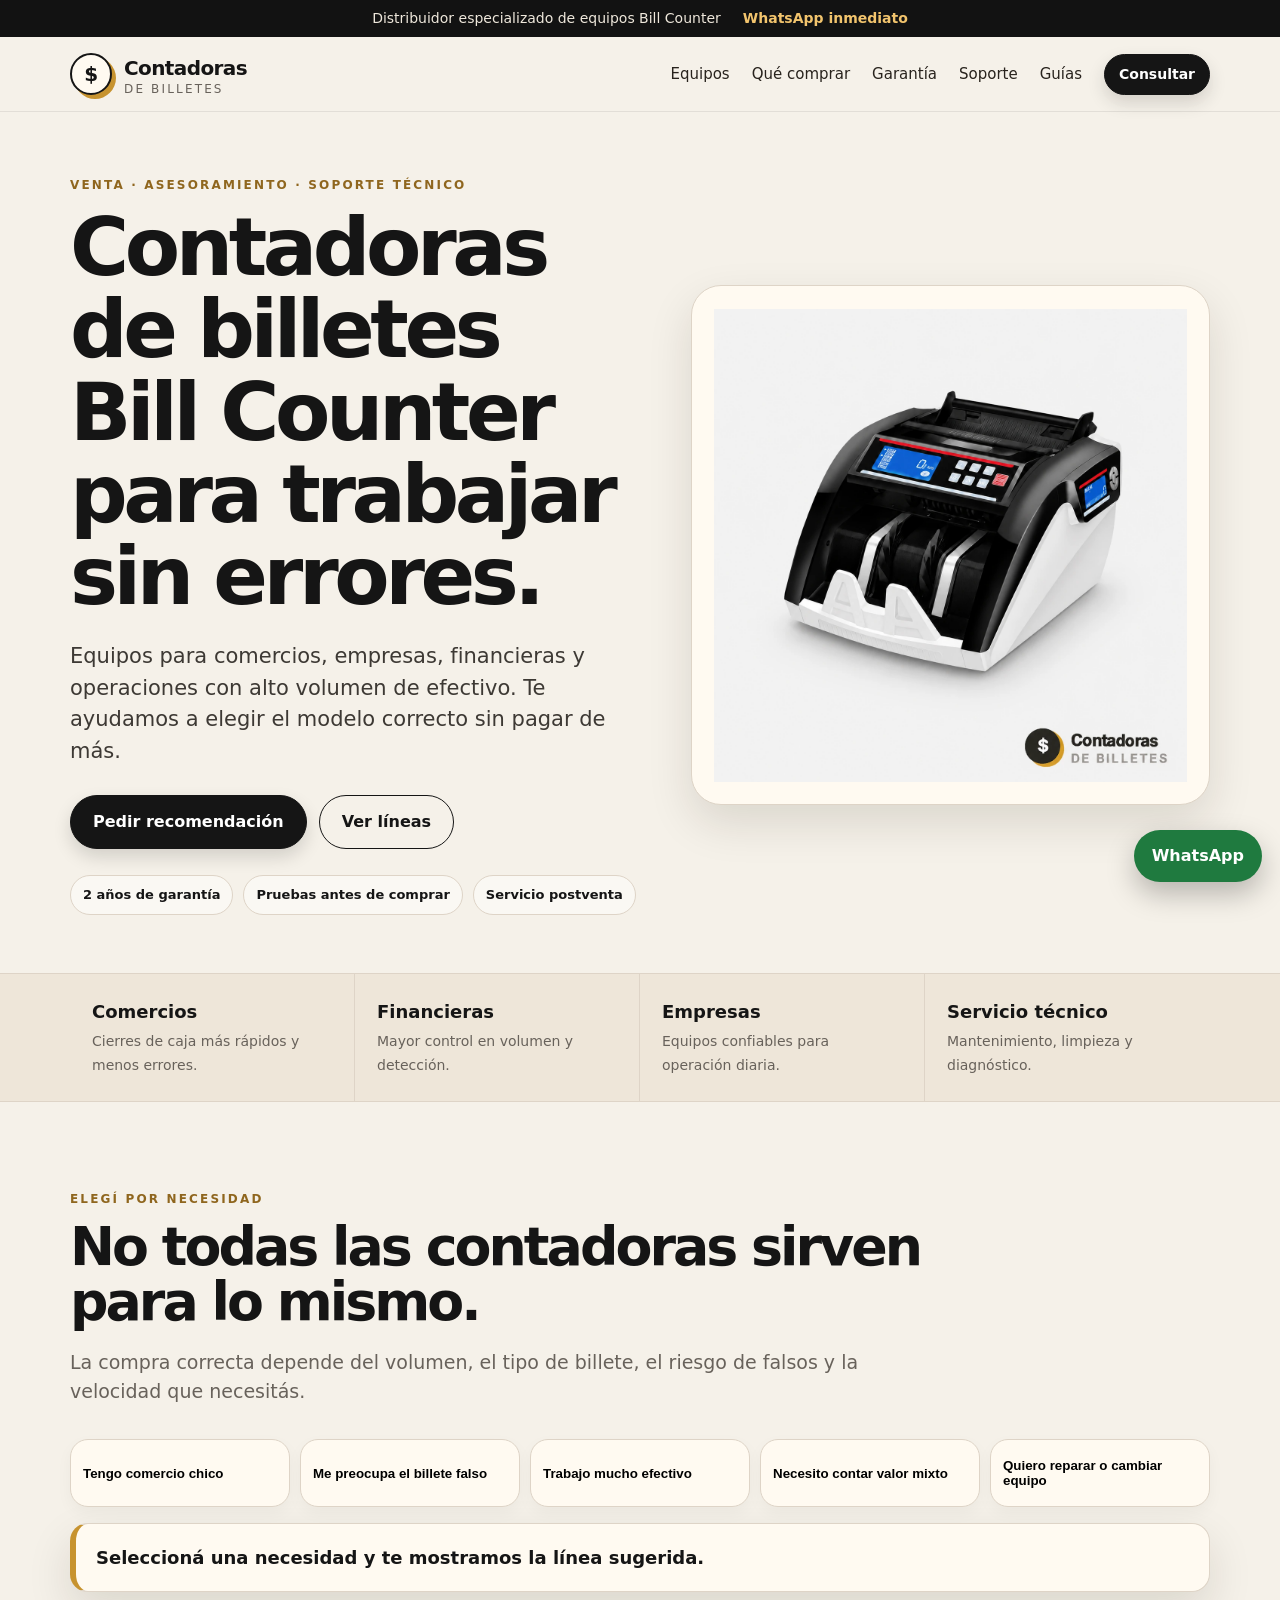
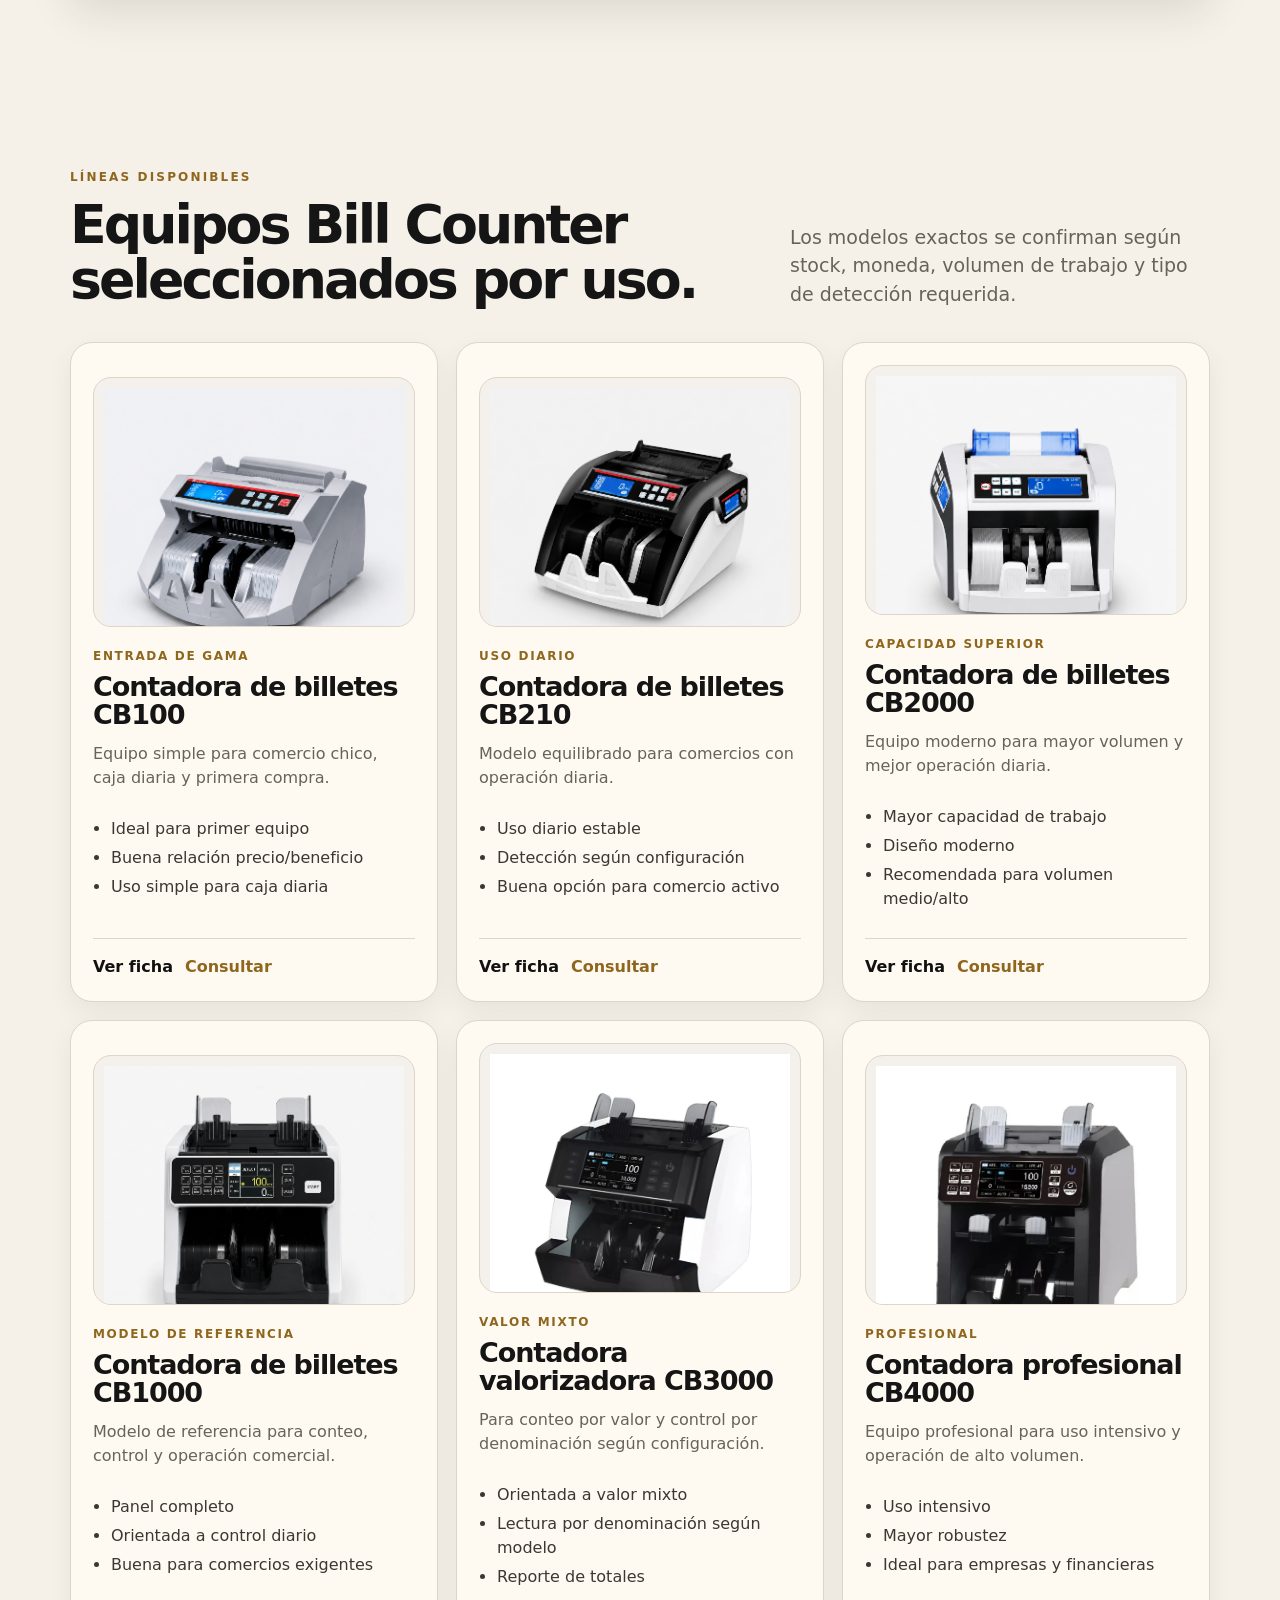
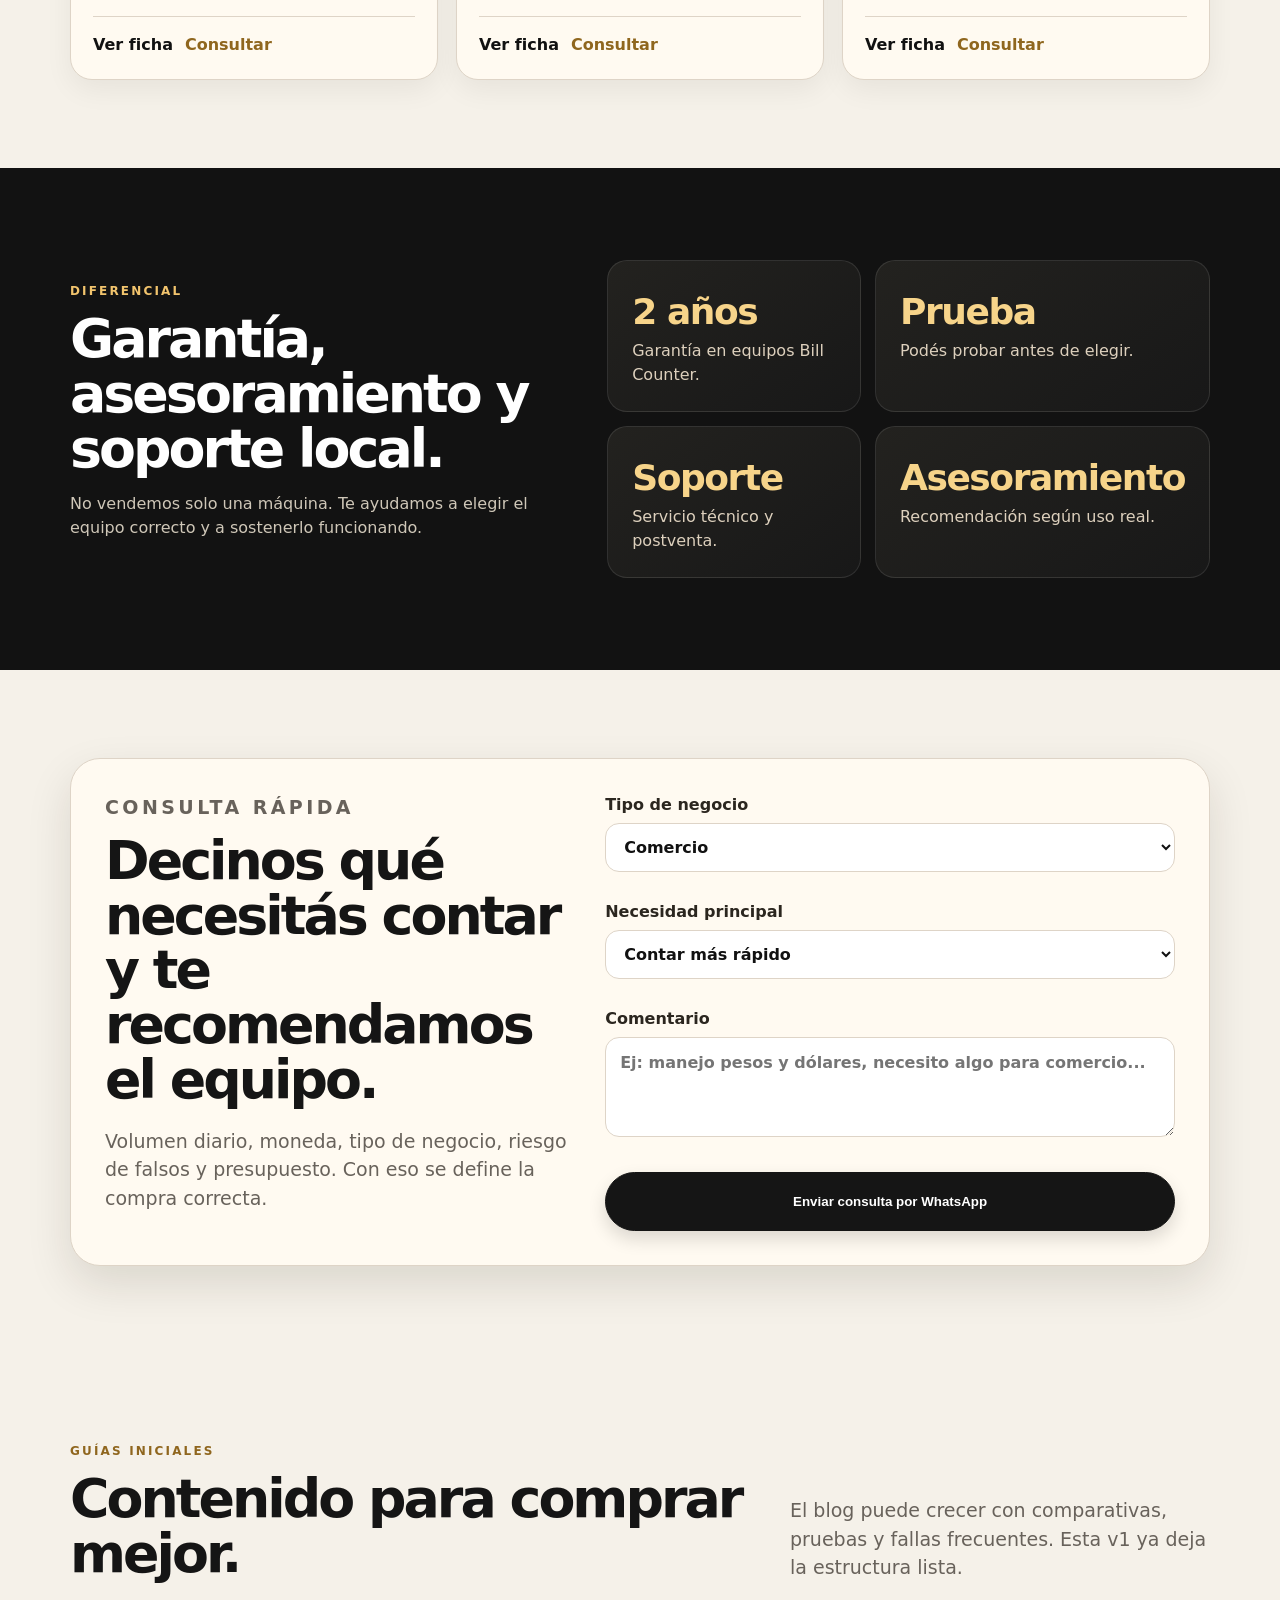
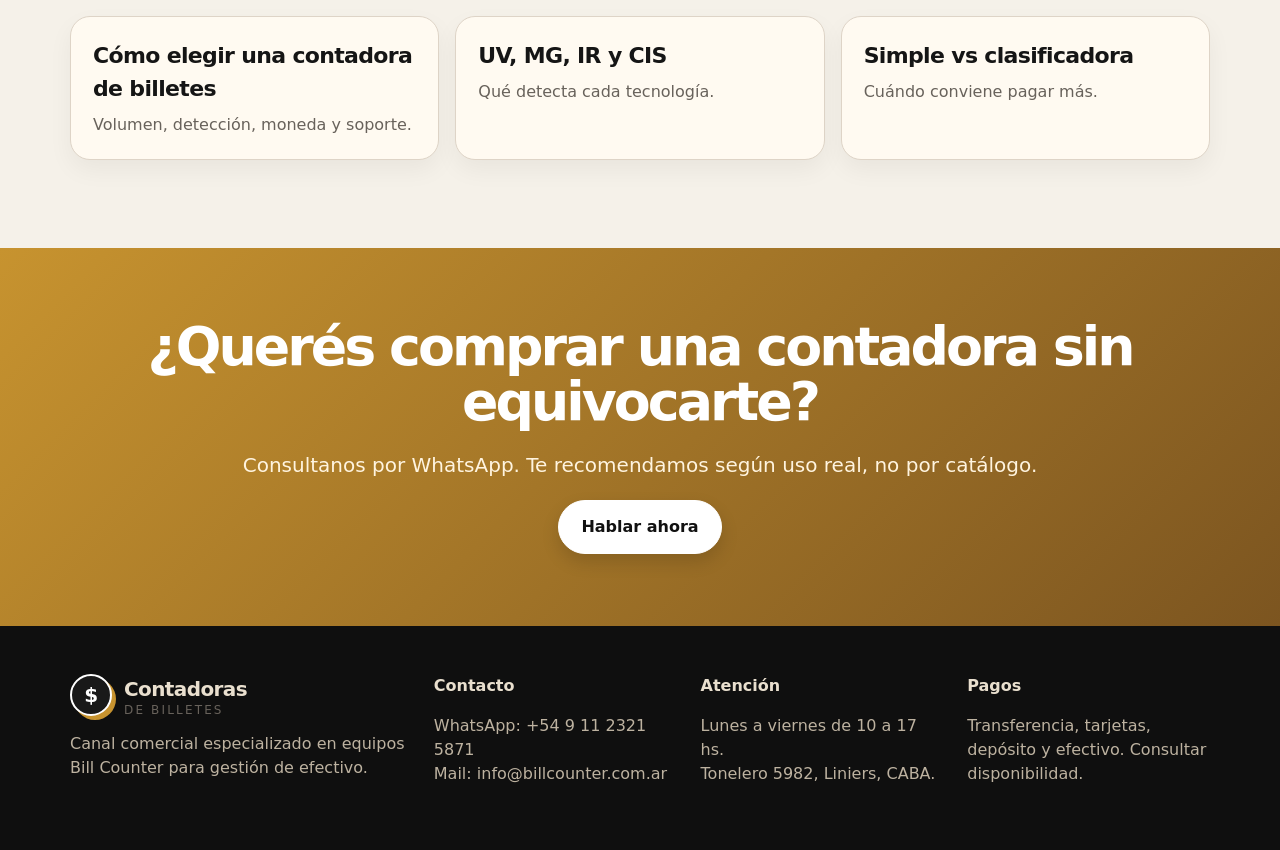
==== index.html @ 3d06d85b "Add files via upload" ====
<!doctype html>
<html lang="es-AR">
<head>
  <meta charset="utf-8">
  <meta name="viewport" content="width=device-width, initial-scale=1">
  <title>Contadoras de Billetes | Distribuidor Bill Counter Argentina</title>
  <meta name="description" content="Contadoras de billetes Bill Counter para comercios, empresas, financieras y alto volumen. Asesoramiento técnico, garantía de 2 años y soporte local.">
  <meta name="keywords" content="contadoras de billetes, contador de billetes, detector de billetes falsos, contadora Bill Counter, maquina contar billetes, clasificadora de billetes">
  <meta name="robots" content="index,follow">
  <link rel="canonical" href="https://www.contadorasdebilletes.com.ar/">
  <meta property="og:title" content="Contadoras de Billetes | Distribuidor Bill Counter">
  <meta property="og:description" content="Equipos para contar, detectar y procesar efectivo. Asesoramiento técnico y soporte local.">
  <meta property="og:type" content="website">
  <meta property="og:url" content="https://www.contadorasdebilletes.com.ar/">
  <link rel="icon" href="assets/favicon.svg" type="image/svg+xml">
  <link rel="stylesheet" href="assets/styles.css">
  <script type="application/ld+json">
  {
    "@context":"https://schema.org",
    "@type":"LocalBusiness",
    "name":"Contadoras de Billetes",
    "description":"Distribuidor especializado de equipos Bill Counter para conteo, detección y gestión de efectivo.",
    "url":"https://www.contadorasdebilletes.com.ar/",
    "telephone":"+5491123215871",
    "address":{"@type":"PostalAddress","streetAddress":"Tonelero 5982","addressLocality":"Liniers","addressRegion":"CABA","postalCode":"1408","addressCountry":"AR"},
    "areaServed":"Argentina",
    "brand":{"@type":"Brand","name":"Bill Counter"}
  }
  </script>
</head>
<body>
  <header class="site-header" id="top">
    <div class="top-strip">
      <span>Distribuidor especializado de equipos Bill Counter</span>
      <a href="https://wa.me/5491123215871?text=Hola%2C%20quiero%20consultar%20por%20una%20contadora%20de%20billetes" target="_blank" rel="noopener">WhatsApp inmediato</a>
    </div>
    <nav class="nav wrap" aria-label="Navegación principal">
      <a class="brand" href="#top" aria-label="Contadoras de Billetes inicio">
        <span class="brand-mark">$</span>
        <span><strong>Contadoras</strong><small>de Billetes</small></span>
      </a>
      <button class="menu-btn" aria-label="Abrir menú" aria-expanded="false">☰</button>
      <div class="nav-links">
        <a href="#equipos">Equipos</a>
        <a href="#selector">Qué comprar</a>
        <a href="#garantia">Garantía</a>
        <a href="#soporte">Soporte</a>
        <a href="#blog">Guías</a>
        <a class="btn small" href="https://wa.me/5491123215871?text=Hola%2C%20quiero%20asesoramiento%20para%20elegir%20una%20contadora" target="_blank" rel="noopener">Consultar</a>
      </div>
    </nav>
  </header>

  <main>
    <section class="hero wrap">
      <div class="hero-copy">
        <p class="eyebrow">Venta · asesoramiento · soporte técnico</p>
        <h1>Contadoras de billetes Bill Counter para trabajar sin errores.</h1>
        <p class="lead">Equipos para comercios, empresas, financieras y operaciones con alto volumen de efectivo. Te ayudamos a elegir el modelo correcto sin pagar de más.</p>
        <div class="hero-actions">
          <a class="btn" href="https://wa.me/5491123215871?text=Hola%2C%20quiero%20comprar%20una%20contadora%20de%20billetes" target="_blank" rel="noopener">Pedir recomendación</a>
          <a class="btn secondary" href="#equipos">Ver líneas</a>
        </div>
        <div class="proof-row" aria-label="Beneficios principales">
          <span>2 años de garantía</span>
          <span>Pruebas antes de comprar</span>
          <span>Servicio postventa</span>
        </div>
      </div>
      <a class="hero-product" href="productos/cb210.html" aria-label="Ver contadora Bill Counter CB210">
        <img src="assets/img/productos/cb210/cb210-main.webp" alt="Contadora de billetes Bill Counter CB210">
      </a>
    </section>

    <section class="bands">
      <div class="wrap band-grid">
        <article>
          <strong>Comercios</strong>
          <span>Cierres de caja más rápidos y menos errores.</span>
        </article>
        <article>
          <strong>Financieras</strong>
          <span>Mayor control en volumen y detección.</span>
        </article>
        <article>
          <strong>Empresas</strong>
          <span>Equipos confiables para operación diaria.</span>
        </article>
        <article>
          <strong>Servicio técnico</strong>
          <span>Mantenimiento, limpieza y diagnóstico.</span>
        </article>
      </div>
    </section>

    <section class="section wrap" id="selector">
      <div class="section-head">
        <p class="eyebrow">Elegí por necesidad</p>
        <h2>No todas las contadoras sirven para lo mismo.</h2>
        <p>La compra correcta depende del volumen, el tipo de billete, el riesgo de falsos y la velocidad que necesitás.</p>
      </div>
      <div class="selector-grid">
        <button data-filter="comercio">Tengo comercio chico</button>
        <button data-filter="falsos">Me preocupa el billete falso</button>
        <button data-filter="volumen">Trabajo mucho efectivo</button>
        <button data-filter="mixto">Necesito contar valor mixto</button>
        <button data-filter="soporte">Quiero reparar o cambiar equipo</button>
      </div>
      <div class="recommendation" id="recommendation">Seleccioná una necesidad y te mostramos la línea sugerida.</div>
    </section>

    <section class="section wrap" id="equipos">
      <div class="section-head split">
        <div>
          <p class="eyebrow">Líneas disponibles</p>
          <h2>Equipos Bill Counter seleccionados por uso.</h2>
        </div>
        <p>Los modelos exactos se confirman según stock, moneda, volumen de trabajo y tipo de detección requerida.</p>
      </div>
      <div class="product-grid">
        <article class="product-card" data-tags="comercio falsos">
          <a class="product-visual image" href="productos/cb100.html" aria-label="Ver ficha de Contadora de billetes CB100">
            <img src="assets/img/productos/cb100/cb100-main.webp" alt="Contadora de billetes CB100" loading="lazy">
          </a>
          <p class="kicker">Entrada de gama</p>
          <h3>Contadora de billetes CB100</h3>
          <p>Equipo simple para comercio chico, caja diaria y primera compra.</p>
          <ul>
            <li>Ideal para primer equipo</li>
            <li>Buena relación precio/beneficio</li>
            <li>Uso simple para caja diaria</li>
          </ul>
          <div class="card-actions">
            <a href="productos/cb100.html">Ver ficha</a>
            <a href="https://wa.me/5491123215871?text=Hola%2C%20quiero%20consultar%20por%20la%20contadora%20Bill%20Counter%20CB100" target="_blank" rel="noopener">Consultar</a>
          </div>
        </article>
        <article class="product-card" data-tags="comercio falsos volumen">
          <a class="product-visual image" href="productos/cb210.html" aria-label="Ver ficha de Contadora de billetes CB210">
            <img src="assets/img/productos/cb210/cb210-main.webp" alt="Contadora de billetes CB210" loading="lazy">
          </a>
          <p class="kicker">Uso diario</p>
          <h3>Contadora de billetes CB210</h3>
          <p>Modelo equilibrado para comercios con operación diaria.</p>
          <ul>
            <li>Uso diario estable</li>
            <li>Detección según configuración</li>
            <li>Buena opción para comercio activo</li>
          </ul>
          <div class="card-actions">
            <a href="productos/cb210.html">Ver ficha</a>
            <a href="https://wa.me/5491123215871?text=Hola%2C%20quiero%20consultar%20por%20la%20contadora%20Bill%20Counter%20CB210" target="_blank" rel="noopener">Consultar</a>
          </div>
        </article>
        <article class="product-card" data-tags="volumen falsos comercio">
          <a class="product-visual image" href="productos/cb2000.html" aria-label="Ver ficha de Contadora de billetes CB2000">
            <img src="assets/img/productos/cb2000/cb2000-main.webp" alt="Contadora de billetes CB2000" loading="lazy">
          </a>
          <p class="kicker">Capacidad superior</p>
          <h3>Contadora de billetes CB2000</h3>
          <p>Equipo moderno para mayor volumen y mejor operación diaria.</p>
          <ul>
            <li>Mayor capacidad de trabajo</li>
            <li>Diseño moderno</li>
            <li>Recomendada para volumen medio/alto</li>
          </ul>
          <div class="card-actions">
            <a href="productos/cb2000.html">Ver ficha</a>
            <a href="https://wa.me/5491123215871?text=Hola%2C%20quiero%20consultar%20por%20la%20contadora%20Bill%20Counter%20CB2000" target="_blank" rel="noopener">Consultar</a>
          </div>
        </article>
        <article class="product-card" data-tags="falsos comercio volumen">
          <a class="product-visual image" href="productos/cb1000.html" aria-label="Ver ficha de Contadora de billetes CB1000">
            <img src="assets/img/productos/cb1000/cb1000-main.webp" alt="Contadora de billetes CB1000" loading="lazy">
          </a>
          <p class="kicker">Modelo de referencia</p>
          <h3>Contadora de billetes CB1000</h3>
          <p>Modelo de referencia para conteo, control y operación comercial.</p>
          <ul>
            <li>Panel completo</li>
            <li>Orientada a control diario</li>
            <li>Buena para comercios exigentes</li>
          </ul>
          <div class="card-actions">
            <a href="productos/cb1000.html">Ver ficha</a>
            <a href="https://wa.me/5491123215871?text=Hola%2C%20quiero%20consultar%20por%20la%20contadora%20Bill%20Counter%20CB1000" target="_blank" rel="noopener">Consultar</a>
          </div>
        </article>
        <article class="product-card" data-tags="mixto volumen falsos">
          <a class="product-visual image" href="productos/cb3000.html" aria-label="Ver ficha de Contadora valorizadora CB3000">
            <img src="assets/img/productos/cb3000/cb3000-main.webp" alt="Contadora valorizadora CB3000" loading="lazy">
          </a>
          <p class="kicker">Valor mixto</p>
          <h3>Contadora valorizadora CB3000</h3>
          <p>Para conteo por valor y control por denominación según configuración.</p>
          <ul>
            <li>Orientada a valor mixto</li>
            <li>Lectura por denominación según modelo</li>
            <li>Reporte de totales</li>
          </ul>
          <div class="card-actions">
            <a href="productos/cb3000.html">Ver ficha</a>
            <a href="https://wa.me/5491123215871?text=Hola%2C%20quiero%20consultar%20por%20la%20contadora%20Bill%20Counter%20CB3000" target="_blank" rel="noopener">Consultar</a>
          </div>
        </article>
        <article class="product-card" data-tags="volumen mixto falsos">
          <a class="product-visual image" href="productos/cb4000.html" aria-label="Ver ficha de Contadora profesional CB4000">
            <img src="assets/img/productos/cb4000/cb4000-main.webp" alt="Contadora profesional CB4000" loading="lazy">
          </a>
          <p class="kicker">Profesional</p>
          <h3>Contadora profesional CB4000</h3>
          <p>Equipo profesional para uso intensivo y operación de alto volumen.</p>
          <ul>
            <li>Uso intensivo</li>
            <li>Mayor robustez</li>
            <li>Ideal para empresas y financieras</li>
          </ul>
          <div class="card-actions">
            <a href="productos/cb4000.html">Ver ficha</a>
            <a href="https://wa.me/5491123215871?text=Hola%2C%20quiero%20consultar%20por%20la%20contadora%20Bill%20Counter%20CB4000" target="_blank" rel="noopener">Consultar</a>
          </div>
        </article>
      </div>
    </section>

    <section class="section dark" id="garantia">
      <div class="wrap dark-grid">
        <div>
          <p class="eyebrow">Diferencial</p>
          <h2>Garantía, asesoramiento y soporte local.</h2>
          <p>No vendemos solo una máquina. Te ayudamos a elegir el equipo correcto y a sostenerlo funcionando.</p>
        </div>
        <div class="features">
          <article><strong>2 años</strong><span>Garantía en equipos Bill Counter.</span></article>
          <article><strong>Prueba</strong><span>Podés probar antes de elegir.</span></article>
          <article><strong>Soporte</strong><span>Servicio técnico y postventa.</span></article>
          <article><strong>Asesoramiento</strong><span>Recomendación según uso real.</span></article>
        </div>
      </div>
    </section>

    <section class="section wrap" id="soporte">
      <div class="support-box">
        <div>
          <p class="eyebrow">Consulta rápida</p>
          <h2>Decinos qué necesitás contar y te recomendamos el equipo.</h2>
          <p>Volumen diario, moneda, tipo de negocio, riesgo de falsos y presupuesto. Con eso se define la compra correcta.</p>
        </div>
        <form class="lead-form" action="https://wa.me/5491123215871" method="get" target="_blank">
          <label>Tipo de negocio
            <select id="biz">
              <option>Comercio</option>
              <option>Financiera</option>
              <option>Empresa</option>
              <option>Estación de servicio</option>
              <option>Otro</option>
            </select>
          </label>
          <label>Necesidad principal
            <select id="need">
              <option>Contar más rápido</option>
              <option>Detectar falsos</option>
              <option>Contar valor mixto</option>
              <option>Alto volumen</option>
              <option>Servicio técnico</option>
            </select>
          </label>
          <label>Comentario
            <textarea id="comment" rows="3" placeholder="Ej: manejo pesos y dólares, necesito algo para comercio..."></textarea>
          </label>
          <input type="hidden" name="text" id="waText" value="Hola, quiero asesoramiento para elegir una contadora de billetes.">
          <button class="btn" type="submit">Enviar consulta por WhatsApp</button>
        </form>
      </div>
    </section>

    <section class="section wrap" id="blog">
      <div class="section-head split">
        <div>
          <p class="eyebrow">Guías iniciales</p>
          <h2>Contenido para comprar mejor.</h2>
        </div>
        <p>El blog puede crecer con comparativas, pruebas y fallas frecuentes. Esta v1 ya deja la estructura lista.</p>
      </div>
      <div class="blog-grid">
        <a href="blog/como-elegir-contadora.html"><strong>Cómo elegir una contadora de billetes</strong><span>Volumen, detección, moneda y soporte.</span></a>
        <a href="blog/uv-mg-ir-cis.html"><strong>UV, MG, IR y CIS</strong><span>Qué detecta cada tecnología.</span></a>
        <a href="blog/simple-vs-clasificadora.html"><strong>Simple vs clasificadora</strong><span>Cuándo conviene pagar más.</span></a>
      </div>
    </section>

    <section class="cta-section">
      <div class="wrap cta-inner">
        <h2>¿Querés comprar una contadora sin equivocarte?</h2>
        <p>Consultanos por WhatsApp. Te recomendamos según uso real, no por catálogo.</p>
        <a class="btn light" href="https://wa.me/5491123215871?text=Hola%2C%20quiero%20que%20me%20recomienden%20una%20contadora%20de%20billetes" target="_blank" rel="noopener">Hablar ahora</a>
      </div>
    </section>
  </main>

  <footer class="footer">
    <div class="wrap footer-grid">
      <div>
        <a class="brand footer-brand" href="#top"><span class="brand-mark">$</span><span><strong>Contadoras</strong><small>de Billetes</small></span></a>
        <p>Canal comercial especializado en equipos Bill Counter para gestión de efectivo.</p>
      </div>
      <div>
        <strong>Contacto</strong>
        <p>WhatsApp: +54 9 11 2321 5871<br>Mail: info@billcounter.com.ar</p>
      </div>
      <div>
        <strong>Atención</strong>
        <p>Lunes a viernes de 10 a 17 hs.<br>Tonelero 5982, Liniers, CABA.</p>
      </div>
      <div>
        <strong>Pagos</strong>
        <p>Transferencia, tarjetas, depósito y efectivo. Consultar disponibilidad.</p>
      </div>
    </div>
  </footer>

  <a class="floating-wa" href="https://wa.me/5491123215871?text=Hola%2C%20quiero%20consultar%20por%20una%20contadora%20de%20billetes" target="_blank" rel="noopener" aria-label="Consultar por WhatsApp">WhatsApp</a>
  <script src="assets/script.js"></script>
</body>
</html>
---- assets/styles.css ----
:root{
  --bg:#f5f1e9;
  --paper:#fffaf1;
  --ink:#151515;
  --muted:#68625b;
  --line:#ded4c7;
  --dark:#121212;
  --dark2:#1d1c19;
  --accent:#c7932f;
  --accent2:#8f661e;
  --ok:#233c2f;
  --radius:22px;
  --shadow:0 18px 45px rgba(32,24,12,.12);
}
*{box-sizing:border-box}
html{scroll-behavior:smooth}
body{margin:0;background:var(--bg);color:var(--ink);font-family:Inter,system-ui,-apple-system,Segoe UI,Roboto,Arial,sans-serif;line-height:1.5}
a{color:inherit;text-decoration:none}
img{max-width:100%;display:block}
.wrap{width:min(1140px,92vw);margin:auto}
.top-strip{background:var(--dark);color:#eee7db;display:flex;justify-content:center;gap:22px;align-items:center;font-size:14px;padding:8px 16px;text-align:center}
.top-strip a{color:#f2c46d;font-weight:800}
.site-header{position:sticky;top:0;z-index:20;background:rgba(245,241,233,.9);backdrop-filter:blur(16px);border-bottom:1px solid rgba(0,0,0,.08)}
.nav{display:flex;align-items:center;justify-content:space-between;padding:16px 0}
.brand{display:flex;gap:12px;align-items:center;font-size:20px;letter-spacing:-.03em}
.brand small{display:block;font-size:12px;text-transform:uppercase;letter-spacing:.18em;color:var(--muted);line-height:1}
.brand-mark{width:42px;height:42px;border:2px solid var(--ink);display:grid;place-items:center;border-radius:50%;font-weight:900;background:var(--paper);box-shadow:4px 4px 0 var(--accent)}
.nav-links{display:flex;gap:22px;align-items:center;font-size:15px;color:#28231d}
.nav-links a:not(.btn):hover{color:var(--accent2)}
.menu-btn{display:none;background:none;border:0;font-size:28px}
.btn{display:inline-flex;align-items:center;justify-content:center;border-radius:999px;background:var(--ink);color:#fff;padding:14px 22px;font-weight:850;border:1px solid var(--ink);box-shadow:0 8px 18px rgba(0,0,0,.14);cursor:pointer;transition:.2s ease}
.btn:hover{transform:translateY(-1px);box-shadow:0 12px 24px rgba(0,0,0,.18)}
.btn.secondary{background:transparent;color:var(--ink);box-shadow:none}
.btn.small{padding:9px 14px;font-size:14px}
.btn.light{background:#fff;color:#111;border-color:#fff}
.hero{display:grid;grid-template-columns:1.05fr .95fr;gap:48px;align-items:center;min-height:690px;padding:64px 0 58px}
.eyebrow{margin:0 0 12px;text-transform:uppercase;letter-spacing:.18em;color:var(--accent2);font-size:12px;font-weight:900}
h1,h2,h3{line-height:1.02;margin:0;letter-spacing:-.055em}
h1{font-size:clamp(42px,6.3vw,84px);max-width:850px}
h2{font-size:clamp(34px,4.2vw,58px)}
h3{font-size:27px;letter-spacing:-.04em}
.lead{font-size:21px;color:#3d3934;max-width:680px;margin:24px 0 28px}
.hero-actions{display:flex;gap:12px;flex-wrap:wrap;margin:26px 0}
.proof-row{display:flex;gap:10px;flex-wrap:wrap;margin-top:22px}
.proof-row span{border:1px solid var(--line);background:rgba(255,255,255,.45);padding:9px 12px;border-radius:999px;font-weight:800;font-size:13px}
.machine-card{min-height:500px;background:linear-gradient(145deg,#1d1b18,#111);border-radius:34px;padding:36px;box-shadow:var(--shadow);position:relative;overflow:hidden;color:#eee7db;border:1px solid rgba(255,255,255,.08)}
.machine-card:before{content:"";position:absolute;inset:-30%;background:radial-gradient(circle at 55% 18%,rgba(255,255,255,.22),transparent 28%),radial-gradient(circle at 0 80%,rgba(199,147,47,.35),transparent 26%);pointer-events:none}
.machine-top{height:150px;border-radius:22px;background:linear-gradient(180deg,#3a3934,#161616);border:1px solid rgba(255,255,255,.18);position:relative;z-index:1;box-shadow:inset 0 -18px 24px rgba(0,0,0,.35)}
.machine-screen{position:relative;z-index:2;margin:-112px 0 56px auto;width:190px;background:#d9ead4;color:#172116;border-radius:12px;padding:18px 14px;font:900 24px/1 ui-monospace,SFMono-Regular,Consolas,monospace;box-shadow:inset 0 0 0 3px rgba(0,0,0,.18)}
.bill-stack{height:150px;margin-top:50px;position:relative;z-index:1}
.bill-stack span{position:absolute;left:12%;right:12%;height:42px;border-radius:6px;background:linear-gradient(90deg,#dfd2b8,#f4ead3,#cfb98b);border:1px solid rgba(0,0,0,.18);box-shadow:0 10px 22px rgba(0,0,0,.22)}
.bill-stack span:nth-child(1){top:0;transform:rotate(-2deg)}
.bill-stack span:nth-child(2){top:32px;transform:rotate(1deg)}
.bill-stack span:nth-child(3){top:64px;transform:rotate(-1deg)}
.bill-stack span:nth-child(4){top:96px;transform:rotate(1.6deg)}
.machine-slot{height:34px;background:#050505;border-radius:18px;position:relative;z-index:1;margin-top:10px;border:1px solid rgba(255,255,255,.12)}
.machine-card p{position:relative;z-index:1;font-weight:800;color:#d6c7ad;margin:26px 0 0}
.bands{border-top:1px solid var(--line);border-bottom:1px solid var(--line);background:#eee6d9}
.band-grid{display:grid;grid-template-columns:repeat(4,1fr)}
.band-grid article{padding:24px 22px;border-right:1px solid var(--line)}
.band-grid article:last-child{border-right:0}
.band-grid strong{display:block;font-size:18px;margin-bottom:4px}
.band-grid span{color:var(--muted);font-size:14px}
.section{padding:88px 0}
.section-head{max-width:850px;margin-bottom:34px}
.section-head p:not(.eyebrow){font-size:19px;color:var(--muted)}
.section-head.split{display:flex;justify-content:space-between;gap:28px;max-width:none;align-items:end}
.section-head.split>p{max-width:420px;margin:0}
.selector-grid{display:grid;grid-template-columns:repeat(5,1fr);gap:10px;margin-bottom:16px}
.selector-grid button{border:1px solid var(--line);background:var(--paper);padding:18px 12px;border-radius:18px;font-weight:900;text-align:left;cursor:pointer;box-shadow:0 6px 16px rgba(0,0,0,.04)}
.selector-grid button:hover,.selector-grid button.active{background:#151515;color:#fff;border-color:#151515}
.recommendation{background:#fffaf1;border:1px solid var(--line);border-left:6px solid var(--accent);border-radius:18px;padding:20px;font-size:18px;font-weight:800;box-shadow:var(--shadow)}
.product-grid{display:grid;grid-template-columns:repeat(3,1fr);gap:18px}
.product-card{background:var(--paper);border:1px solid var(--line);border-radius:var(--radius);padding:22px;box-shadow:0 10px 28px rgba(0,0,0,.06);display:flex;flex-direction:column;min-height:520px}
.product-card.is-hidden{display:none}
.product-visual{height:180px;border-radius:18px;background:linear-gradient(145deg,#23211e,#0d0d0d);margin-bottom:20px;position:relative;overflow:hidden}
.product-visual:before{content:"";position:absolute;left:18%;right:18%;top:36px;height:72px;border-radius:13px;background:linear-gradient(#4c4a45,#171717);border:1px solid rgba(255,255,255,.15)}
.product-visual:after{content:"";position:absolute;left:12%;right:12%;bottom:34px;height:36px;border-radius:7px;background:linear-gradient(90deg,#d7c39c,#f2e4c5,#bea06b);box-shadow:0 -12px 0 rgba(220,200,160,.75),0 -24px 0 rgba(230,212,174,.55)}
.product-visual.detect:before{box-shadow:0 0 0 8px rgba(199,147,47,.16)}
.product-visual.pro:before{left:12%;right:12%;height:86px}
.product-visual.value:after{background:linear-gradient(90deg,#c7d1bd,#f3ecd2,#c9ad77)}
.product-visual.sort:before{right:8%;left:8%;height:94px}
.product-visual.service:after{content:"⚙";font-size:74px;display:grid;place-items:center;background:transparent;color:#d7c39c;box-shadow:none;bottom:25px;height:90px}
.kicker{margin:0 0 8px;color:var(--accent2);text-transform:uppercase;letter-spacing:.14em;font-size:12px;font-weight:900}
.product-card p:not(.kicker){color:var(--muted);margin:14px 0}
ul{padding-left:18px;color:#3b3732;margin:8px 0 22px}
li{margin:5px 0}
.product-card a{margin-top:auto;font-weight:900;color:#111;border-top:1px solid var(--line);padding-top:16px}
.dark{background:var(--dark);color:#fff;padding:92px 0}
.dark .eyebrow{color:#f2c46d}
.dark p{color:#cfc7b8}
.dark-grid{display:grid;grid-template-columns:.9fr 1.1fr;gap:44px;align-items:center}
.features{display:grid;grid-template-columns:repeat(2,1fr);gap:14px}
.features article{background:linear-gradient(145deg,#23221f,#181818);border:1px solid rgba(255,255,255,.1);border-radius:20px;padding:24px}
.features strong{display:block;font-size:36px;letter-spacing:-.04em;color:#f7d48a}
.features span{color:#ddd0bd}
.support-box{display:grid;grid-template-columns:.9fr 1.1fr;gap:34px;background:var(--paper);border:1px solid var(--line);border-radius:30px;padding:34px;box-shadow:var(--shadow)}
.support-box p{color:var(--muted);font-size:19px}
.lead-form{display:grid;gap:14px}
.lead-form label{font-weight:900;color:#2b261f}
select,textarea{width:100%;margin-top:6px;border:1px solid var(--line);border-radius:14px;padding:13px 14px;font:inherit;background:#fff;color:#111}
textarea{resize:vertical}
.blog-grid{display:grid;grid-template-columns:repeat(3,1fr);gap:16px}
.blog-grid a{background:var(--paper);border:1px solid var(--line);border-radius:20px;padding:22px;box-shadow:0 10px 24px rgba(0,0,0,.05)}
.blog-grid strong{display:block;font-size:22px;letter-spacing:-.03em;margin-bottom:8px}
.blog-grid span{color:var(--muted)}
.cta-section{background:linear-gradient(135deg,#c7932f,#7c5520);color:#fff;text-align:center;padding:72px 0}
.cta-section p{font-size:20px;color:#fff4df}
.footer{background:#0f0f0f;color:#e9dfce;padding:48px 0}
.footer-grid{display:grid;grid-template-columns:1.4fr 1fr 1fr 1fr;gap:24px}
.footer p{color:#bdb2a0}
.footer .brand-mark{background:#191919;color:#fff;border-color:#fff;box-shadow:4px 4px 0 var(--accent)}
.floating-wa{position:fixed;right:18px;bottom:18px;z-index:50;background:#1f7a3f;color:#fff;padding:14px 18px;border-radius:999px;font-weight:900;box-shadow:0 12px 28px rgba(0,0,0,.25)}
.article-body{max-width:850px;margin:auto;padding:72px 0}.article-body h1{font-size:clamp(38px,5vw,64px)}.article-body p,.article-body li{font-size:19px;color:#38332e}.article-body a{text-decoration:underline;font-weight:800}.article-body .note{background:var(--paper);border:1px solid var(--line);border-left:6px solid var(--accent);padding:18px;border-radius:16px}
@media(max-width:900px){.hero,.dark-grid,.support-box{grid-template-columns:1fr}.hero{min-height:auto;padding-top:46px}.machine-card{min-height:430px}.band-grid,.product-grid,.blog-grid,.footer-grid{grid-template-columns:1fr 1fr}.selector-grid{grid-template-columns:1fr 1fr}.section-head.split{display:block}.nav-links{display:none;position:absolute;left:0;right:0;top:100%;background:var(--bg);padding:18px 4vw;border-bottom:1px solid var(--line);flex-direction:column;align-items:flex-start}.nav-links.open{display:flex}.menu-btn{display:block}}
@media(max-width:560px){.top-strip{display:block}.top-strip span{display:block;margin-bottom:4px}.band-grid,.product-grid,.blog-grid,.footer-grid,.features,.selector-grid{grid-template-columns:1fr}.hero-actions{display:grid}.btn{width:100%}.machine-card{padding:24px}.section{padding:64px 0}.floating-wa{left:16px;right:16px;text-align:center}.brand{font-size:18px}h1{font-size:42px}}


/* Product imagery update */
.hero-product{background:var(--paper);border:1px solid var(--line);border-radius:30px;padding:22px;box-shadow:var(--shadow);display:grid;place-items:center;min-height:520px;overflow:hidden}
.hero-product img{width:100%;max-width:560px;height:auto;display:block;object-fit:contain}
.product-visual.image{height:250px;background:#f4f1ec;border:1px solid var(--line);display:grid;place-items:center;padding:10px;color:inherit;text-decoration:none}
.product-visual.image:before,.product-visual.image:after{display:none!important;content:none!important}
.product-visual.image img{width:100%;height:100%;object-fit:contain;display:block;transition:transform .22s ease}
.product-card:hover .product-visual.image img{transform:scale(1.03)}
.card-actions{display:flex;gap:12px;margin-top:auto;border-top:1px solid var(--line);padding-top:16px;flex-wrap:wrap}
.card-actions a{border-top:0!important;padding-top:0!important;margin-top:0!important}
.card-actions a:last-child{color:var(--accent2)}
.product-page{padding:58px 0 88px}
.breadcrumb{display:inline-block;margin-bottom:24px;font-weight:900;color:var(--muted)}
.product-detail{display:grid;grid-template-columns:1.05fr .95fr;gap:42px;align-items:start}
.gallery{background:var(--paper);border:1px solid var(--line);border-radius:30px;padding:18px;box-shadow:var(--shadow)}
.gallery-main{width:100%;aspect-ratio:1/1;object-fit:contain;display:block;background:#f5f3ef;border-radius:22px}
.gallery-thumbs{display:grid;grid-template-columns:repeat(4,1fr);gap:10px;margin-top:12px}
.gallery-thumbs img{width:100%;aspect-ratio:1/1;object-fit:cover;border-radius:14px;border:2px solid transparent;background:#f5f3ef;cursor:pointer}
.gallery-thumbs img.active,.gallery-thumbs img:hover{border-color:var(--accent)}
.product-info{background:#fffaf1;border:1px solid var(--line);border-radius:30px;padding:34px;box-shadow:0 10px 28px rgba(0,0,0,.05)}
.product-info h1{font-size:clamp(38px,5vw,64px)}
.info-box{background:#fff;border:1px solid var(--line);border-left:6px solid var(--accent);border-radius:18px;padding:18px;margin:24px 0}
.info-box strong{display:block;margin-bottom:6px}
.info-box p{margin:0;color:var(--muted)}
.feature-list{background:#fff;border:1px solid var(--line);border-radius:18px;padding:18px 18px 18px 34px}
@media(max-width:900px){.hero-product{min-height:auto}.product-detail{grid-template-columns:1fr}.product-visual.image{height:220px}}
@media(max-width:560px){.gallery-thumbs{grid-template-columns:repeat(2,1fr)}.product-info{padding:24px}.product-visual.image{height:210px}}
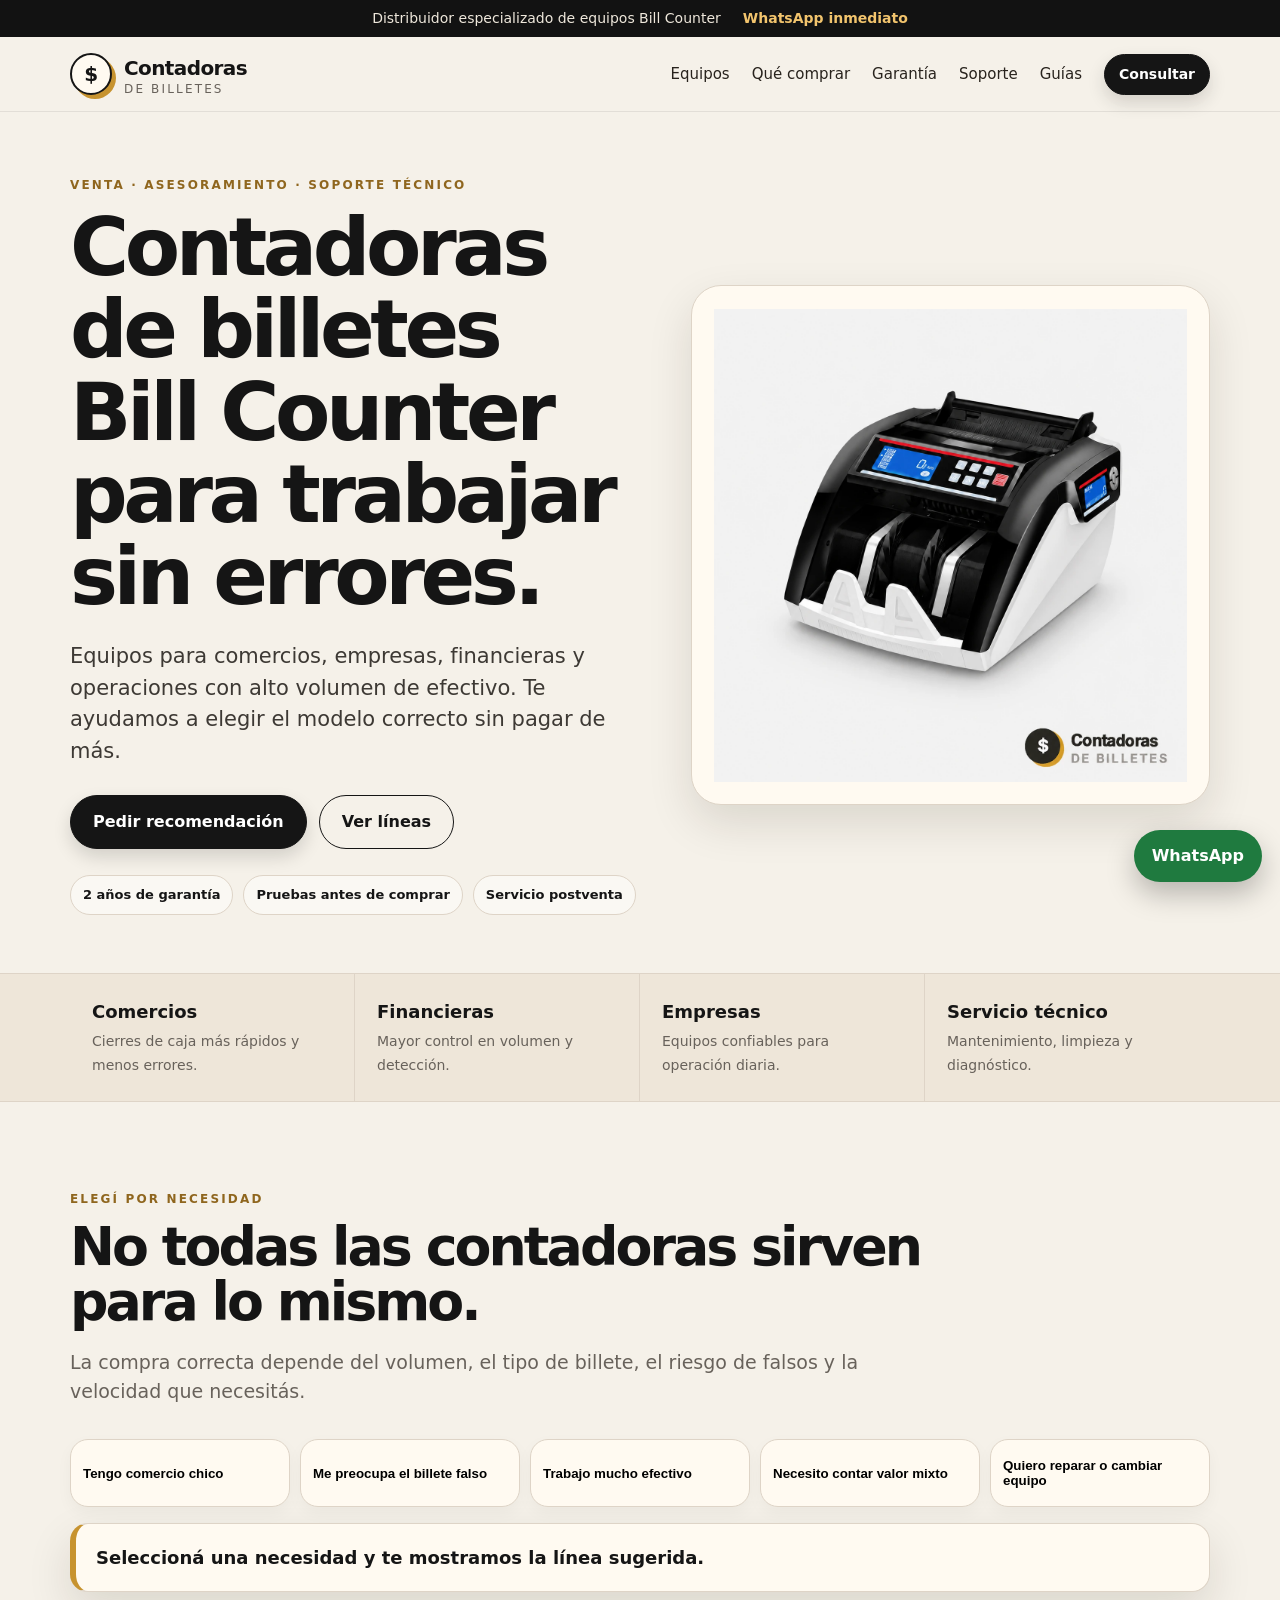
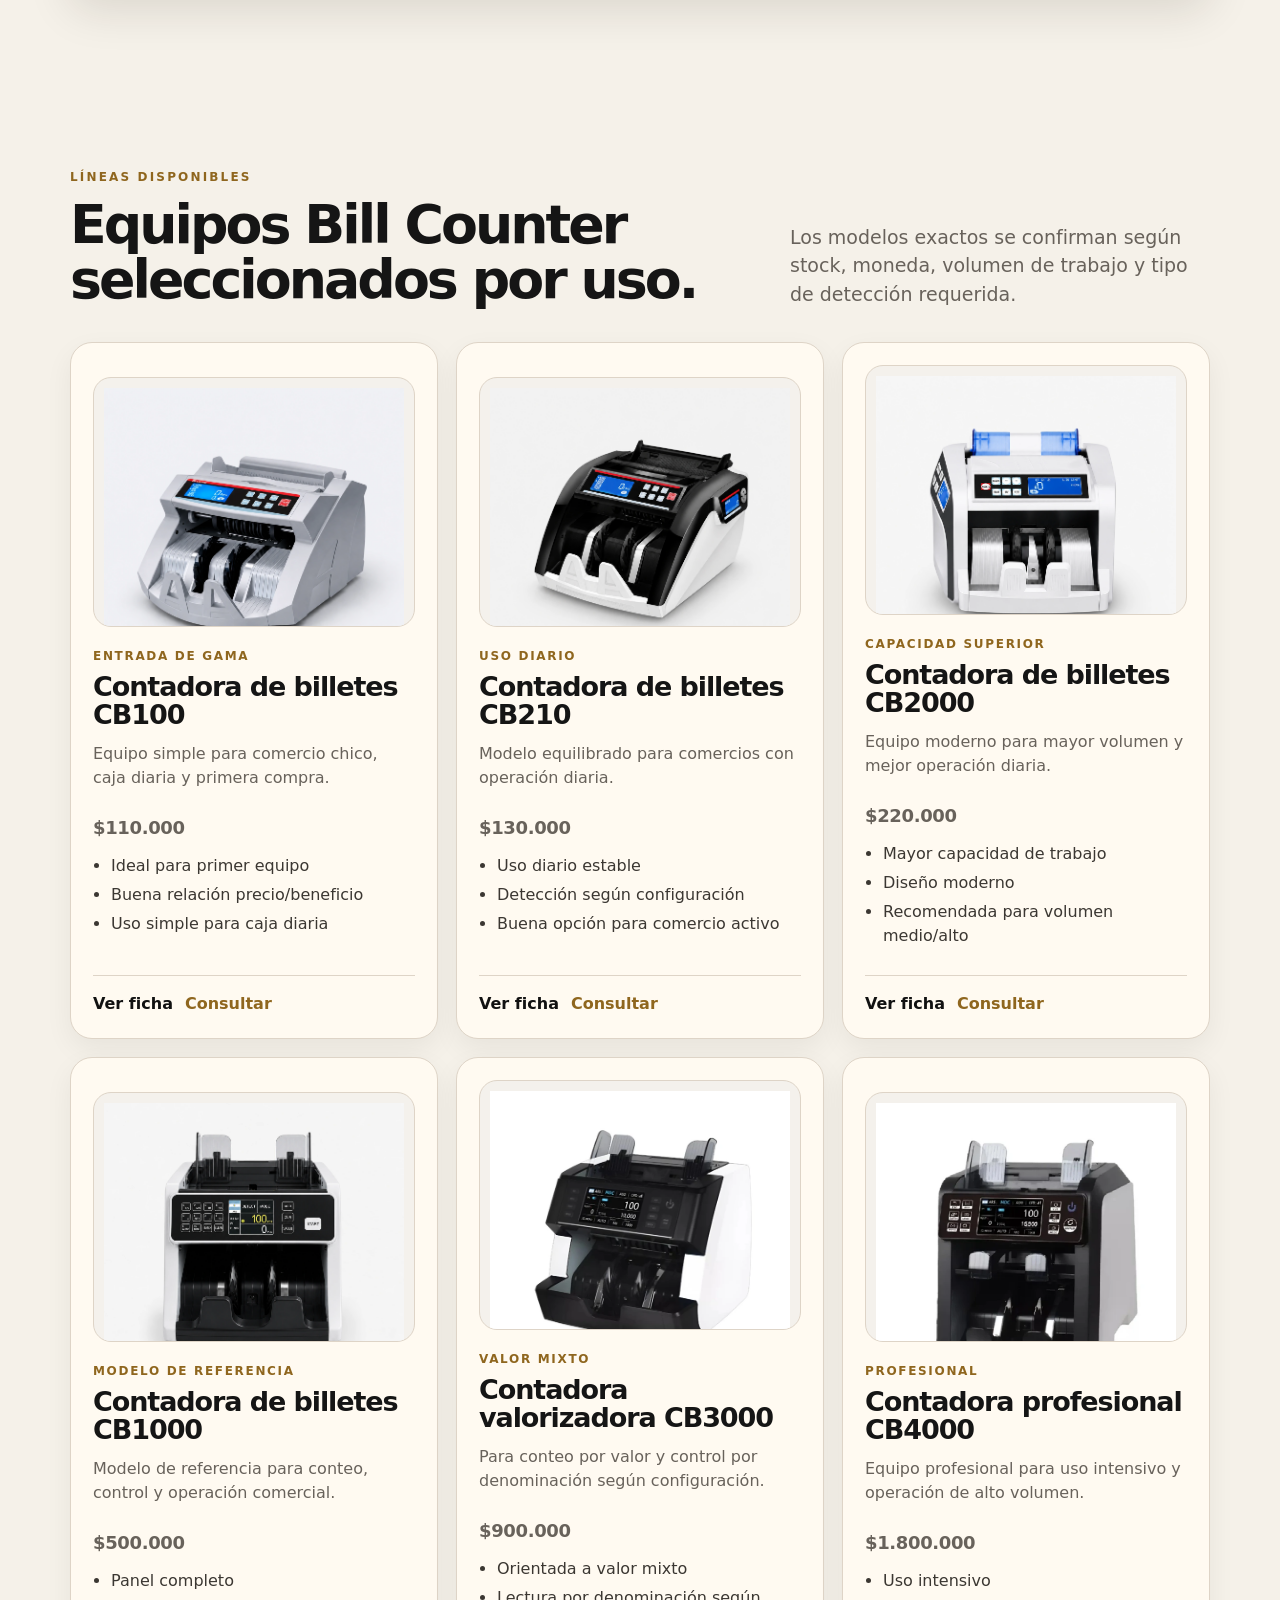
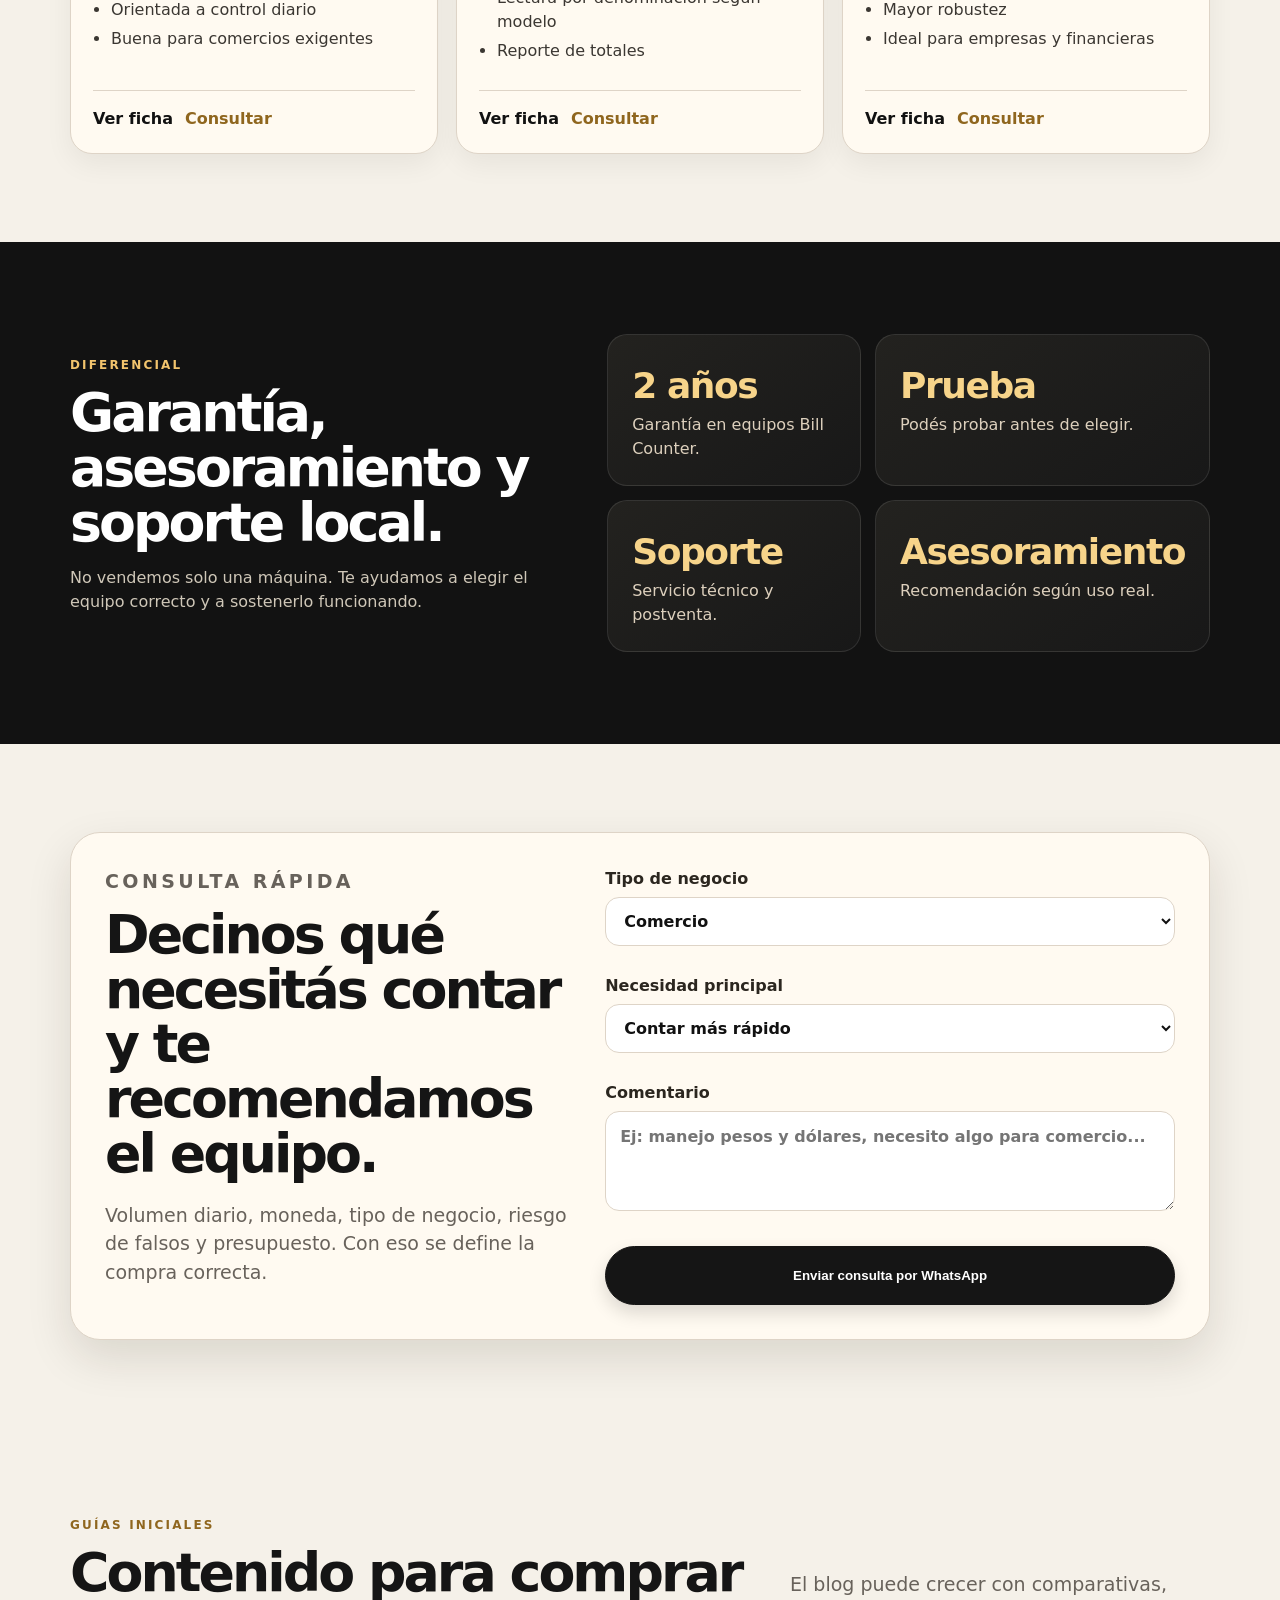
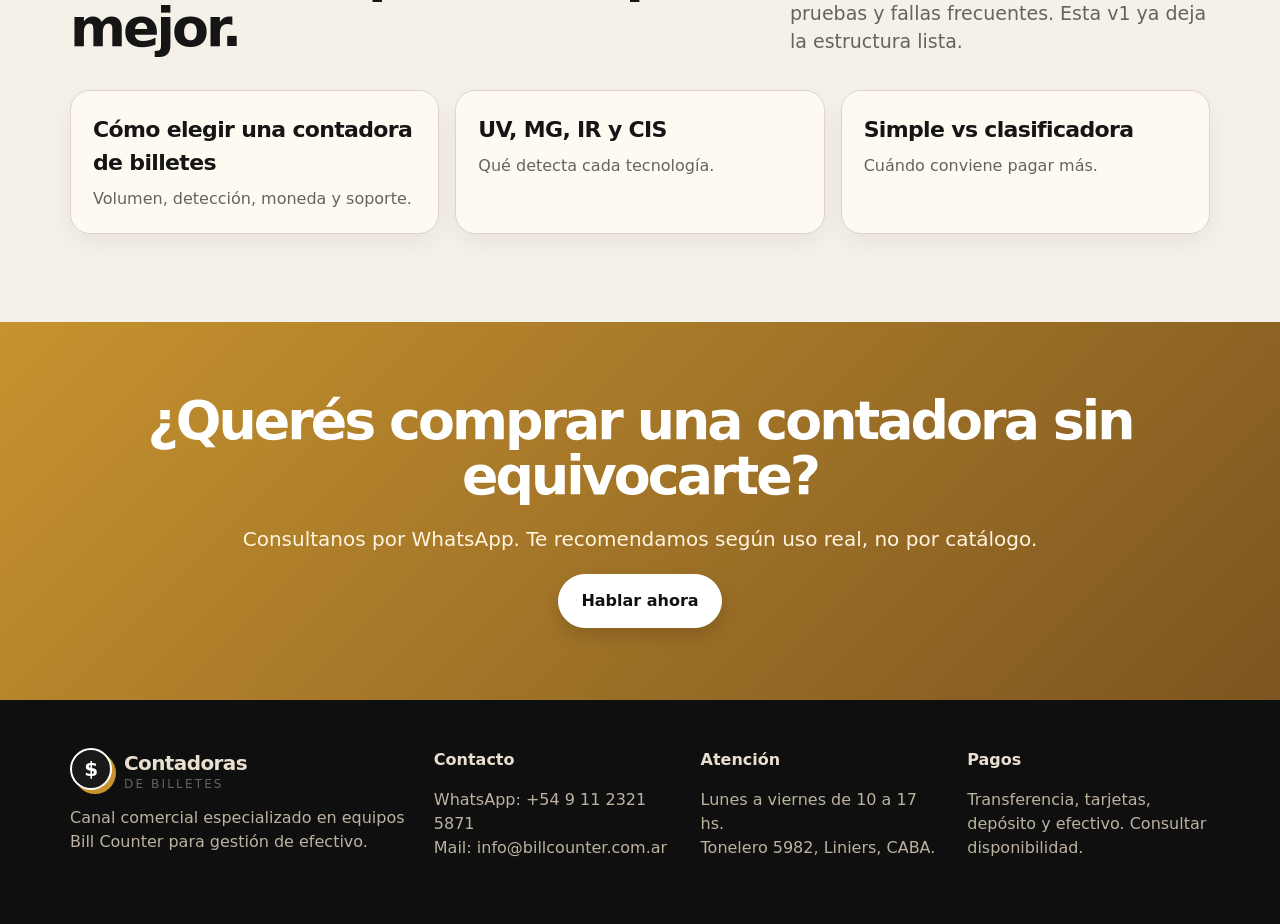
==== commit ea1c15ee: "Add files via upload" ====
--- a/index.html
+++ b/index.html
@@ -13,7 +13,7 @@
   <meta property="og:type" content="website">
   <meta property="og:url" content="https://www.contadorasdebilletes.com.ar/">
   <link rel="icon" href="assets/favicon.svg" type="image/svg+xml">
-  <link rel="stylesheet" href="assets/styles.css">
+  <link rel="stylesheet" href="assets/styles-v3.css">
   <script type="application/ld+json">
   {
     "@context":"https://schema.org",
@@ -125,6 +125,7 @@
           <p class="kicker">Entrada de gama</p>
           <h3>Contadora de billetes CB100</h3>
           <p>Equipo simple para comercio chico, caja diaria y primera compra.</p>
+          <p class="card-price">$110.000</p>
           <ul>
             <li>Ideal para primer equipo</li>
             <li>Buena relación precio/beneficio</li>
@@ -142,6 +143,7 @@
           <p class="kicker">Uso diario</p>
           <h3>Contadora de billetes CB210</h3>
           <p>Modelo equilibrado para comercios con operación diaria.</p>
+          <p class="card-price">$130.000</p>
           <ul>
             <li>Uso diario estable</li>
             <li>Detección según configuración</li>
@@ -159,6 +161,7 @@
           <p class="kicker">Capacidad superior</p>
           <h3>Contadora de billetes CB2000</h3>
           <p>Equipo moderno para mayor volumen y mejor operación diaria.</p>
+          <p class="card-price">$220.000</p>
           <ul>
             <li>Mayor capacidad de trabajo</li>
             <li>Diseño moderno</li>
@@ -176,6 +179,7 @@
           <p class="kicker">Modelo de referencia</p>
           <h3>Contadora de billetes CB1000</h3>
           <p>Modelo de referencia para conteo, control y operación comercial.</p>
+          <p class="card-price">$500.000</p>
           <ul>
             <li>Panel completo</li>
             <li>Orientada a control diario</li>
@@ -193,6 +197,7 @@
           <p class="kicker">Valor mixto</p>
           <h3>Contadora valorizadora CB3000</h3>
           <p>Para conteo por valor y control por denominación según configuración.</p>
+          <p class="card-price">$900.000</p>
           <ul>
             <li>Orientada a valor mixto</li>
             <li>Lectura por denominación según modelo</li>
@@ -210,6 +215,7 @@
           <p class="kicker">Profesional</p>
           <h3>Contadora profesional CB4000</h3>
           <p>Equipo profesional para uso intensivo y operación de alto volumen.</p>
+          <p class="card-price">$1.800.000</p>
           <ul>
             <li>Uso intensivo</li>
             <li>Mayor robustez</li>
--- a/assets/styles-v3.css
+++ b/assets/styles-v3.css
@@ -0,0 +1,785 @@
+:root{
+  --bg:#f5f1e9;
+  --paper:#fffaf1;
+  --ink:#151515;
+  --muted:#68625b;
+  --line:#ded4c7;
+  --dark:#121212;
+  --dark2:#1d1c19;
+  --accent:#c7932f;
+  --accent2:#8f661e;
+  --ok:#233c2f;
+  --radius:22px;
+  --shadow:0 18px 45px rgba(32,24,12,.12);
+}
+*{box-sizing:border-box}
+html{scroll-behavior:smooth}
+body{margin:0;background:var(--bg);color:var(--ink);font-family:Inter,system-ui,-apple-system,Segoe UI,Roboto,Arial,sans-serif;line-height:1.5}
+a{color:inherit;text-decoration:none}
+img{max-width:100%;display:block}
+.wrap{width:min(1140px,92vw);margin:auto}
+.top-strip{background:var(--dark);color:#eee7db;display:flex;justify-content:center;gap:22px;align-items:center;font-size:14px;padding:8px 16px;text-align:center}
+.top-strip a{color:#f2c46d;font-weight:800}
+.site-header{position:sticky;top:0;z-index:20;background:rgba(245,241,233,.9);backdrop-filter:blur(16px);border-bottom:1px solid rgba(0,0,0,.08)}
+.nav{display:flex;align-items:center;justify-content:space-between;padding:16px 0}
+.brand{display:flex;gap:12px;align-items:center;font-size:20px;letter-spacing:-.03em}
+.brand small{display:block;font-size:12px;text-transform:uppercase;letter-spacing:.18em;color:var(--muted);line-height:1}
+.brand-mark{width:42px;height:42px;border:2px solid var(--ink);display:grid;place-items:center;border-radius:50%;font-weight:900;background:var(--paper);box-shadow:4px 4px 0 var(--accent)}
+.nav-links{display:flex;gap:22px;align-items:center;font-size:15px;color:#28231d}
+.nav-links a:not(.btn):hover{color:var(--accent2)}
+.menu-btn{display:none;background:none;border:0;font-size:28px}
+.btn{display:inline-flex;align-items:center;justify-content:center;border-radius:999px;background:var(--ink);color:#fff;padding:14px 22px;font-weight:850;border:1px solid var(--ink);box-shadow:0 8px 18px rgba(0,0,0,.14);cursor:pointer;transition:.2s ease}
+.btn:hover{transform:translateY(-1px);box-shadow:0 12px 24px rgba(0,0,0,.18)}
+.btn.secondary{background:transparent;color:var(--ink);box-shadow:none}
+.btn.small{padding:9px 14px;font-size:14px}
+.btn.light{background:#fff;color:#111;border-color:#fff}
+.hero{display:grid;grid-template-columns:1.05fr .95fr;gap:48px;align-items:center;min-height:690px;padding:64px 0 58px}
+.eyebrow{margin:0 0 12px;text-transform:uppercase;letter-spacing:.18em;color:var(--accent2);font-size:12px;font-weight:900}
+h1,h2,h3{line-height:1.02;margin:0;letter-spacing:-.055em}
+h1{font-size:clamp(42px,6.3vw,84px);max-width:850px}
+h2{font-size:clamp(34px,4.2vw,58px)}
+h3{font-size:27px;letter-spacing:-.04em}
+.lead{font-size:21px;color:#3d3934;max-width:680px;margin:24px 0 28px}
+.hero-actions{display:flex;gap:12px;flex-wrap:wrap;margin:26px 0}
+.proof-row{display:flex;gap:10px;flex-wrap:wrap;margin-top:22px}
+.proof-row span{border:1px solid var(--line);background:rgba(255,255,255,.45);padding:9px 12px;border-radius:999px;font-weight:800;font-size:13px}
+.machine-card{min-height:500px;background:linear-gradient(145deg,#1d1b18,#111);border-radius:34px;padding:36px;box-shadow:var(--shadow);position:relative;overflow:hidden;color:#eee7db;border:1px solid rgba(255,255,255,.08)}
+.machine-card:before{content:"";position:absolute;inset:-30%;background:radial-gradient(circle at 55% 18%,rgba(255,255,255,.22),transparent 28%),radial-gradient(circle at 0 80%,rgba(199,147,47,.35),transparent 26%);pointer-events:none}
+.machine-top{height:150px;border-radius:22px;background:linear-gradient(180deg,#3a3934,#161616);border:1px solid rgba(255,255,255,.18);position:relative;z-index:1;box-shadow:inset 0 -18px 24px rgba(0,0,0,.35)}
+.machine-screen{position:relative;z-index:2;margin:-112px 0 56px auto;width:190px;background:#d9ead4;color:#172116;border-radius:12px;padding:18px 14px;font:900 24px/1 ui-monospace,SFMono-Regular,Consolas,monospace;box-shadow:inset 0 0 0 3px rgba(0,0,0,.18)}
+.bill-stack{height:150px;margin-top:50px;position:relative;z-index:1}
+.bill-stack span{position:absolute;left:12%;right:12%;height:42px;border-radius:6px;background:linear-gradient(90deg,#dfd2b8,#f4ead3,#cfb98b);border:1px solid rgba(0,0,0,.18);box-shadow:0 10px 22px rgba(0,0,0,.22)}
+.bill-stack span:nth-child(1){top:0;transform:rotate(-2deg)}
+.bill-stack span:nth-child(2){top:32px;transform:rotate(1deg)}
+.bill-stack span:nth-child(3){top:64px;transform:rotate(-1deg)}
+.bill-stack span:nth-child(4){top:96px;transform:rotate(1.6deg)}
+.machine-slot{height:34px;background:#050505;border-radius:18px;position:relative;z-index:1;margin-top:10px;border:1px solid rgba(255,255,255,.12)}
+.machine-card p{position:relative;z-index:1;font-weight:800;color:#d6c7ad;margin:26px 0 0}
+.bands{border-top:1px solid var(--line);border-bottom:1px solid var(--line);background:#eee6d9}
+.band-grid{display:grid;grid-template-columns:repeat(4,1fr)}
+.band-grid article{padding:24px 22px;border-right:1px solid var(--line)}
+.band-grid article:last-child{border-right:0}
+.band-grid strong{display:block;font-size:18px;margin-bottom:4px}
+.band-grid span{color:var(--muted);font-size:14px}
+.section{padding:88px 0}
+.section-head{max-width:850px;margin-bottom:34px}
+.section-head p:not(.eyebrow){font-size:19px;color:var(--muted)}
+.section-head.split{display:flex;justify-content:space-between;gap:28px;max-width:none;align-items:end}
+.section-head.split>p{max-width:420px;margin:0}
+.selector-grid{display:grid;grid-template-columns:repeat(5,1fr);gap:10px;margin-bottom:16px}
+.selector-grid button{border:1px solid var(--line);background:var(--paper);padding:18px 12px;border-radius:18px;font-weight:900;text-align:left;cursor:pointer;box-shadow:0 6px 16px rgba(0,0,0,.04)}
+.selector-grid button:hover,.selector-grid button.active{background:#151515;color:#fff;border-color:#151515}
+.recommendation{background:#fffaf1;border:1px solid var(--line);border-left:6px solid var(--accent);border-radius:18px;padding:20px;font-size:18px;font-weight:800;box-shadow:var(--shadow)}
+.product-grid{display:grid;grid-template-columns:repeat(3,1fr);gap:18px}
+.product-card{background:var(--paper);border:1px solid var(--line);border-radius:var(--radius);padding:22px;box-shadow:0 10px 28px rgba(0,0,0,.06);display:flex;flex-direction:column;min-height:520px}
+.product-card.is-hidden{display:none}
+.product-visual{height:180px;border-radius:18px;background:linear-gradient(145deg,#23211e,#0d0d0d);margin-bottom:20px;position:relative;overflow:hidden}
+.product-visual:before{content:"";position:absolute;left:18%;right:18%;top:36px;height:72px;border-radius:13px;background:linear-gradient(#4c4a45,#171717);border:1px solid rgba(255,255,255,.15)}
+.product-visual:after{content:"";position:absolute;left:12%;right:12%;bottom:34px;height:36px;border-radius:7px;background:linear-gradient(90deg,#d7c39c,#f2e4c5,#bea06b);box-shadow:0 -12px 0 rgba(220,200,160,.75),0 -24px 0 rgba(230,212,174,.55)}
+.product-visual.detect:before{box-shadow:0 0 0 8px rgba(199,147,47,.16)}
+.product-visual.pro:before{left:12%;right:12%;height:86px}
+.product-visual.value:after{background:linear-gradient(90deg,#c7d1bd,#f3ecd2,#c9ad77)}
+.product-visual.sort:before{right:8%;left:8%;height:94px}
+.product-visual.service:after{content:"⚙";font-size:74px;display:grid;place-items:center;background:transparent;color:#d7c39c;box-shadow:none;bottom:25px;height:90px}
+.kicker{margin:0 0 8px;color:var(--accent2);text-transform:uppercase;letter-spacing:.14em;font-size:12px;font-weight:900}
+.product-card p:not(.kicker){color:var(--muted);margin:14px 0}
+ul{padding-left:18px;color:#3b3732;margin:8px 0 22px}
+li{margin:5px 0}
+.product-card a{margin-top:auto;font-weight:900;color:#111;border-top:1px solid var(--line);padding-top:16px}
+.dark{background:var(--dark);color:#fff;padding:92px 0}
+.dark .eyebrow{color:#f2c46d}
+.dark p{color:#cfc7b8}
+.dark-grid{display:grid;grid-template-columns:.9fr 1.1fr;gap:44px;align-items:center}
+.features{display:grid;grid-template-columns:repeat(2,1fr);gap:14px}
+.features article{background:linear-gradient(145deg,#23221f,#181818);border:1px solid rgba(255,255,255,.1);border-radius:20px;padding:24px}
+.features strong{display:block;font-size:36px;letter-spacing:-.04em;color:#f7d48a}
+.features span{color:#ddd0bd}
+.support-box{display:grid;grid-template-columns:.9fr 1.1fr;gap:34px;background:var(--paper);border:1px solid var(--line);border-radius:30px;padding:34px;box-shadow:var(--shadow)}
+.support-box p{color:var(--muted);font-size:19px}
+.lead-form{display:grid;gap:14px}
+.lead-form label{font-weight:900;color:#2b261f}
+select,textarea{width:100%;margin-top:6px;border:1px solid var(--line);border-radius:14px;padding:13px 14px;font:inherit;background:#fff;color:#111}
+textarea{resize:vertical}
+.blog-grid{display:grid;grid-template-columns:repeat(3,1fr);gap:16px}
+.blog-grid a{background:var(--paper);border:1px solid var(--line);border-radius:20px;padding:22px;box-shadow:0 10px 24px rgba(0,0,0,.05)}
+.blog-grid strong{display:block;font-size:22px;letter-spacing:-.03em;margin-bottom:8px}
+.blog-grid span{color:var(--muted)}
+.cta-section{background:linear-gradient(135deg,#c7932f,#7c5520);color:#fff;text-align:center;padding:72px 0}
+.cta-section p{font-size:20px;color:#fff4df}
+.footer{background:#0f0f0f;color:#e9dfce;padding:48px 0}
+.footer-grid{display:grid;grid-template-columns:1.4fr 1fr 1fr 1fr;gap:24px}
+.footer p{color:#bdb2a0}
+.footer .brand-mark{background:#191919;color:#fff;border-color:#fff;box-shadow:4px 4px 0 var(--accent)}
+.floating-wa{position:fixed;right:18px;bottom:18px;z-index:50;background:#1f7a3f;color:#fff;padding:14px 18px;border-radius:999px;font-weight:900;box-shadow:0 12px 28px rgba(0,0,0,.25)}
+.article-body{max-width:850px;margin:auto;padding:72px 0}.article-body h1{font-size:clamp(38px,5vw,64px)}.article-body p,.article-body li{font-size:19px;color:#38332e}.article-body a{text-decoration:underline;font-weight:800}.article-body .note{background:var(--paper);border:1px solid var(--line);border-left:6px solid var(--accent);padding:18px;border-radius:16px}
+@media(max-width:900px){.hero,.dark-grid,.support-box{grid-template-columns:1fr}.hero{min-height:auto;padding-top:46px}.machine-card{min-height:430px}.band-grid,.product-grid,.blog-grid,.footer-grid{grid-template-columns:1fr 1fr}.selector-grid{grid-template-columns:1fr 1fr}.section-head.split{display:block}.nav-links{display:none;position:absolute;left:0;right:0;top:100%;background:var(--bg);padding:18px 4vw;border-bottom:1px solid var(--line);flex-direction:column;align-items:flex-start}.nav-links.open{display:flex}.menu-btn{display:block}}
+@media(max-width:560px){.top-strip{display:block}.top-strip span{display:block;margin-bottom:4px}.band-grid,.product-grid,.blog-grid,.footer-grid,.features,.selector-grid{grid-template-columns:1fr}.hero-actions{display:grid}.btn{width:100%}.machine-card{padding:24px}.section{padding:64px 0}.floating-wa{left:16px;right:16px;text-align:center}.brand{font-size:18px}h1{font-size:42px}}
+
+
+/* Product imagery update */
+.hero-product{background:var(--paper);border:1px solid var(--line);border-radius:30px;padding:22px;box-shadow:var(--shadow);display:grid;place-items:center;min-height:520px;overflow:hidden}
+.hero-product img{width:100%;max-width:560px;height:auto;display:block;object-fit:contain}
+.product-visual.image{height:250px;background:#f4f1ec;border:1px solid var(--line);display:grid;place-items:center;padding:10px;color:inherit;text-decoration:none}
+.product-visual.image:before,.product-visual.image:after{display:none!important;content:none!important}
+.product-visual.image img{width:100%;height:100%;object-fit:contain;display:block;transition:transform .22s ease}
+.product-card:hover .product-visual.image img{transform:scale(1.03)}
+.card-actions{display:flex;gap:12px;margin-top:auto;border-top:1px solid var(--line);padding-top:16px;flex-wrap:wrap}
+.card-actions a{border-top:0!important;padding-top:0!important;margin-top:0!important}
+.card-actions a:last-child{color:var(--accent2)}
+.product-page{padding:58px 0 88px}
+.breadcrumb{display:inline-block;margin-bottom:24px;font-weight:900;color:var(--muted)}
+.product-detail{display:grid;grid-template-columns:1.05fr .95fr;gap:42px;align-items:start}
+.gallery{background:var(--paper);border:1px solid var(--line);border-radius:30px;padding:18px;box-shadow:var(--shadow)}
+.gallery-main{width:100%;aspect-ratio:1/1;object-fit:contain;display:block;background:#f5f3ef;border-radius:22px}
+.gallery-thumbs{display:grid;grid-template-columns:repeat(4,1fr);gap:10px;margin-top:12px}
+.gallery-thumbs img{width:100%;aspect-ratio:1/1;object-fit:cover;border-radius:14px;border:2px solid transparent;background:#f5f3ef;cursor:pointer}
+.gallery-thumbs img.active,.gallery-thumbs img:hover{border-color:var(--accent)}
+.product-info{background:#fffaf1;border:1px solid var(--line);border-radius:30px;padding:34px;box-shadow:0 10px 28px rgba(0,0,0,.05)}
+.product-info h1{font-size:clamp(38px,5vw,64px)}
+.info-box{background:#fff;border:1px solid var(--line);border-left:6px solid var(--accent);border-radius:18px;padding:18px;margin:24px 0}
+.info-box strong{display:block;margin-bottom:6px}
+.info-box p{margin:0;color:var(--muted)}
+.feature-list{background:#fff;border:1px solid var(--line);border-radius:18px;padding:18px 18px 18px 34px}
+@media(max-width:900px){.hero-product{min-height:auto}.product-detail{grid-template-columns:1fr}.product-visual.image{height:220px}}
+@media(max-width:560px){.gallery-thumbs{grid-template-columns:repeat(2,1fr)}.product-info{padding:24px}.product-visual.image{height:210px}}
+
+
+/* Mobile compact v2 */
+@media (max-width: 560px) {
+  body {
+    padding-bottom: 86px;
+  }
+
+  .top-strip {
+    font-size: 13px;
+    line-height: 1.25;
+    padding: 7px 12px;
+  }
+
+  .nav {
+    padding: 12px 0;
+  }
+
+  .brand-mark {
+    width: 40px;
+    height: 40px;
+  }
+
+  .brand {
+    font-size: 17px;
+  }
+
+  .menu-btn {
+    font-size: 30px;
+  }
+
+  .hero {
+    padding-top: 34px;
+    padding-bottom: 34px;
+    gap: 22px;
+  }
+
+  .eyebrow {
+    font-size: 11px;
+    letter-spacing: .16em;
+  }
+
+  h1 {
+    font-size: 39px;
+    line-height: .98;
+  }
+
+  h2 {
+    font-size: 34px;
+    line-height: 1;
+  }
+
+  .lead {
+    font-size: 20px;
+    line-height: 1.42;
+    margin: 20px 0 22px;
+  }
+
+  .hero-actions {
+    gap: 10px;
+    margin: 22px 0 16px;
+  }
+
+  .btn {
+    padding: 13px 18px;
+  }
+
+  .proof-row {
+    gap: 8px;
+    margin-top: 14px;
+  }
+
+  .proof-row span {
+    font-size: 12px;
+    padding: 8px 10px;
+  }
+
+  .hero-product {
+    max-width: 330px;
+    min-height: auto;
+    padding: 14px;
+    border-radius: 24px;
+    margin: 4px auto 0;
+  }
+
+  .hero-product img {
+    max-height: 250px;
+    object-fit: contain;
+  }
+
+  .band-grid {
+    grid-template-columns: 1fr;
+  }
+
+  .band-grid article {
+    padding: 18px 22px;
+    border-right: 0;
+    border-bottom: 1px solid var(--line);
+  }
+
+  .section {
+    padding-top: 46px;
+    padding-bottom: 46px;
+  }
+
+  .section-head {
+    margin-bottom: 20px;
+  }
+
+  .section-head p:not(.eyebrow) {
+    font-size: 19px;
+    line-height: 1.42;
+  }
+
+  .selector-grid {
+    grid-template-columns: 1fr;
+    gap: 10px;
+  }
+
+  .selector-grid button {
+    padding: 18px 20px;
+    border-radius: 18px;
+  }
+
+  .recommendation {
+    font-size: 20px;
+    line-height: 1.45;
+    padding: 20px 22px;
+  }
+
+  .product-grid {
+    grid-template-columns: repeat(2, minmax(0, 1fr));
+    gap: 12px;
+  }
+
+  .product-card {
+    min-height: auto;
+    padding: 12px;
+    border-radius: 18px;
+  }
+
+  .product-visual.image {
+    height: 118px;
+    padding: 6px;
+    border-radius: 14px;
+    margin-bottom: 12px;
+  }
+
+  .product-visual.image img {
+    width: 100%;
+    height: 100%;
+    object-fit: contain;
+  }
+
+  .kicker {
+    font-size: 9px;
+    letter-spacing: .13em;
+    margin-bottom: 6px;
+  }
+
+  .product-card h3 {
+    font-size: 18px;
+    line-height: 1.03;
+    letter-spacing: -.045em;
+  }
+
+  .product-card p:not(.kicker) {
+    font-size: 13px;
+    line-height: 1.28;
+    margin: 9px 0;
+    display: -webkit-box;
+    -webkit-line-clamp: 2;
+    -webkit-box-orient: vertical;
+    overflow: hidden;
+  }
+
+  .product-card ul {
+    display: none;
+  }
+
+  .card-actions {
+    gap: 8px;
+    padding-top: 10px;
+    margin-top: 10px;
+  }
+
+  .card-actions a {
+    font-size: 13px;
+    line-height: 1;
+  }
+
+  .dark {
+    padding: 56px 0;
+  }
+
+  .features {
+    grid-template-columns: 1fr 1fr;
+    gap: 10px;
+  }
+
+  .features article {
+    padding: 18px 14px;
+    border-radius: 16px;
+  }
+
+  .features strong {
+    font-size: 25px;
+  }
+
+  .features span {
+    font-size: 13px;
+    line-height: 1.3;
+  }
+
+  .support-box {
+    padding: 22px;
+    border-radius: 24px;
+    gap: 18px;
+  }
+
+  .blog-grid {
+    grid-template-columns: 1fr;
+  }
+
+  .cta-section {
+    padding: 52px 0;
+  }
+
+  .cta-section h2 {
+    font-size: 34px;
+  }
+
+  .cta-section p {
+    font-size: 18px;
+  }
+
+  .footer {
+    padding: 38px 0 96px;
+  }
+
+  .footer-grid {
+    grid-template-columns: 1fr;
+    gap: 16px;
+  }
+
+  .floating-wa {
+    left: 18px;
+    right: 18px;
+    bottom: 14px;
+    padding: 13px 16px;
+    text-align: center;
+    font-size: 18px;
+    border-radius: 999px;
+  }
+}
+
+/* Very small phones */
+@media (max-width: 380px) {
+  .product-grid {
+    gap: 10px;
+  }
+
+  .product-card {
+    padding: 10px;
+  }
+
+  .product-visual.image {
+    height: 106px;
+  }
+
+  .product-card h3 {
+    font-size: 16px;
+  }
+
+  .product-card p:not(.kicker) {
+    font-size: 12px;
+  }
+
+  .card-actions a {
+    font-size: 12px;
+  }
+}
+
+
+/* Mobile compact v3 - force override */
+@media screen and (max-width: 768px) {
+  html, body {
+    max-width: 100%;
+    overflow-x: hidden;
+  }
+
+  body {
+    padding-bottom: 76px !important;
+  }
+
+  .top-strip {
+    padding: 7px 14px !important;
+    font-size: 13px !important;
+    line-height: 1.25 !important;
+  }
+
+  .site-header {
+    position: sticky !important;
+    top: 0 !important;
+    z-index: 900 !important;
+  }
+
+  .nav {
+    padding: 12px 0 !important;
+  }
+
+  .hero {
+    padding: 34px 0 30px !important;
+  }
+
+  .hero-grid {
+    display: grid !important;
+    grid-template-columns: 1fr !important;
+    gap: 20px !important;
+  }
+
+  .hero h1,
+  h1 {
+    font-size: clamp(38px, 10.5vw, 48px) !important;
+    line-height: .96 !important;
+    letter-spacing: -.065em !important;
+  }
+
+  h2 {
+    font-size: clamp(30px, 8.5vw, 38px) !important;
+    line-height: 1 !important;
+  }
+
+  .lead {
+    font-size: 19px !important;
+    line-height: 1.42 !important;
+    margin: 18px 0 20px !important;
+  }
+
+  .hero-actions {
+    gap: 10px !important;
+    margin: 18px 0 14px !important;
+  }
+
+  .btn {
+    padding: 13px 16px !important;
+    min-height: auto !important;
+  }
+
+  .proof-row {
+    gap: 8px !important;
+    margin-top: 12px !important;
+  }
+
+  .proof-row span {
+    padding: 8px 10px !important;
+    font-size: 12px !important;
+  }
+
+  .hero-product {
+    max-width: 310px !important;
+    min-height: 0 !important;
+    padding: 14px !important;
+    margin: 4px auto 0 !important;
+    border-radius: 22px !important;
+  }
+
+  .hero-product img {
+    width: 100% !important;
+    height: auto !important;
+    max-height: 230px !important;
+    object-fit: contain !important;
+  }
+
+  .section {
+    padding-top: 42px !important;
+    padding-bottom: 42px !important;
+  }
+
+  .section-head {
+    margin-bottom: 18px !important;
+  }
+
+  .section-head p:not(.eyebrow) {
+    font-size: 18px !important;
+    line-height: 1.38 !important;
+  }
+
+  .selector-grid {
+    display: grid !important;
+    grid-template-columns: 1fr !important;
+    gap: 10px !important;
+  }
+
+  .selector-grid button {
+    padding: 16px 18px !important;
+    border-radius: 18px !important;
+  }
+
+  .recommendation {
+    padding: 18px 20px !important;
+    font-size: 19px !important;
+    line-height: 1.38 !important;
+  }
+
+  .product-grid {
+    display: grid !important;
+    grid-template-columns: repeat(2, minmax(0, 1fr)) !important;
+    gap: 12px !important;
+    align-items: stretch !important;
+  }
+
+  .product-card {
+    padding: 10px !important;
+    border-radius: 18px !important;
+    min-height: 0 !important;
+  }
+
+  .product-visual,
+  .product-visual.image {
+    height: 112px !important;
+    min-height: 112px !important;
+    padding: 6px !important;
+    margin-bottom: 10px !important;
+    border-radius: 14px !important;
+    overflow: hidden !important;
+  }
+
+  .product-visual img,
+  .product-visual.image img {
+    display: block !important;
+    width: 100% !important;
+    height: 100% !important;
+    max-width: 100% !important;
+    max-height: 100% !important;
+    object-fit: contain !important;
+  }
+
+  .kicker {
+    font-size: 8.5px !important;
+    letter-spacing: .12em !important;
+    margin-bottom: 5px !important;
+  }
+
+  .product-card h3 {
+    font-size: 16px !important;
+    line-height: 1.05 !important;
+    letter-spacing: -.045em !important;
+    margin: 0 0 7px !important;
+  }
+
+  .product-card p:not(.kicker) {
+    font-size: 12px !important;
+    line-height: 1.28 !important;
+    margin: 0 0 8px !important;
+    display: -webkit-box !important;
+    -webkit-line-clamp: 2 !important;
+    -webkit-box-orient: vertical !important;
+    overflow: hidden !important;
+  }
+
+  .product-card ul {
+    display: none !important;
+  }
+
+  .card-actions {
+    gap: 7px !important;
+    padding-top: 8px !important;
+    margin-top: 8px !important;
+  }
+
+  .card-actions a {
+    font-size: 12px !important;
+    line-height: 1 !important;
+  }
+
+  .dark {
+    padding: 48px 0 !important;
+  }
+
+  .features {
+    display: grid !important;
+    grid-template-columns: 1fr 1fr !important;
+    gap: 10px !important;
+  }
+
+  .features article {
+    padding: 16px 12px !important;
+    border-radius: 16px !important;
+  }
+
+  .features strong {
+    font-size: 24px !important;
+  }
+
+  .features span {
+    font-size: 12px !important;
+    line-height: 1.3 !important;
+  }
+
+  .support-box {
+    padding: 20px !important;
+    border-radius: 22px !important;
+    gap: 16px !important;
+  }
+
+  .blog-grid {
+    display: grid !important;
+    grid-template-columns: 1fr !important;
+    gap: 10px !important;
+  }
+
+  .cta-section {
+    padding: 48px 0 !important;
+  }
+
+  .cta-section h2 {
+    font-size: 32px !important;
+  }
+
+  .cta-section p {
+    font-size: 17px !important;
+  }
+
+  .footer {
+    padding: 34px 0 92px !important;
+  }
+
+  .footer-grid {
+    display: grid !important;
+    grid-template-columns: 1fr !important;
+    gap: 16px !important;
+  }
+
+  .floating-wa {
+    left: 18px !important;
+    right: 18px !important;
+    bottom: 12px !important;
+    width: auto !important;
+    min-height: 48px !important;
+    padding: 12px 16px !important;
+    text-align: center !important;
+    font-size: 17px !important;
+    line-height: 1 !important;
+    border-radius: 999px !important;
+    z-index: 800 !important;
+  }
+}
+
+@media screen and (max-width: 380px) {
+  .product-grid {
+    gap: 9px !important;
+  }
+
+  .product-card {
+    padding: 9px !important;
+  }
+
+  .product-visual,
+  .product-visual.image {
+    height: 100px !important;
+    min-height: 100px !important;
+  }
+
+  .product-card h3 {
+    font-size: 15px !important;
+  }
+
+  .product-card p:not(.kicker) {
+    font-size: 11.5px !important;
+  }
+
+  .card-actions a {
+    font-size: 11.5px !important;
+  }
+}
+
+
+/* Product prices + valid product snippets */
+.card-price {
+  color: var(--gold);
+  font-weight: 900;
+  font-size: 18px;
+  letter-spacing: -0.02em;
+  margin: 10px 0 0 !important;
+}
+
+.price-box {
+  border: 1px solid var(--line);
+  background: rgba(255,255,255,.58);
+  border-radius: 22px;
+  padding: 18px 20px;
+  margin: 18px 0;
+  box-shadow: var(--shadow-soft);
+}
+
+.price-box span {
+  display: block;
+  color: var(--muted);
+  font-size: 12px;
+  font-weight: 900;
+  text-transform: uppercase;
+  letter-spacing: .12em;
+  margin-bottom: 4px;
+}
+
+.price-box strong {
+  display: block;
+  font-size: 34px;
+  line-height: 1;
+  letter-spacing: -0.05em;
+  color: var(--ink);
+}
+
+.price-box small {
+  display: block;
+  margin-top: 8px;
+  color: var(--muted);
+  line-height: 1.35;
+}
+
+@media screen and (max-width: 768px) {
+  .card-price {
+    font-size: 15px !important;
+    margin-top: 6px !important;
+  }
+
+  .price-box {
+    padding: 15px 16px;
+    border-radius: 18px;
+    margin: 14px 0;
+  }
+
+  .price-box strong {
+    font-size: 28px;
+  }
+
+  .price-box small {
+    font-size: 12px;
+  }
+}
